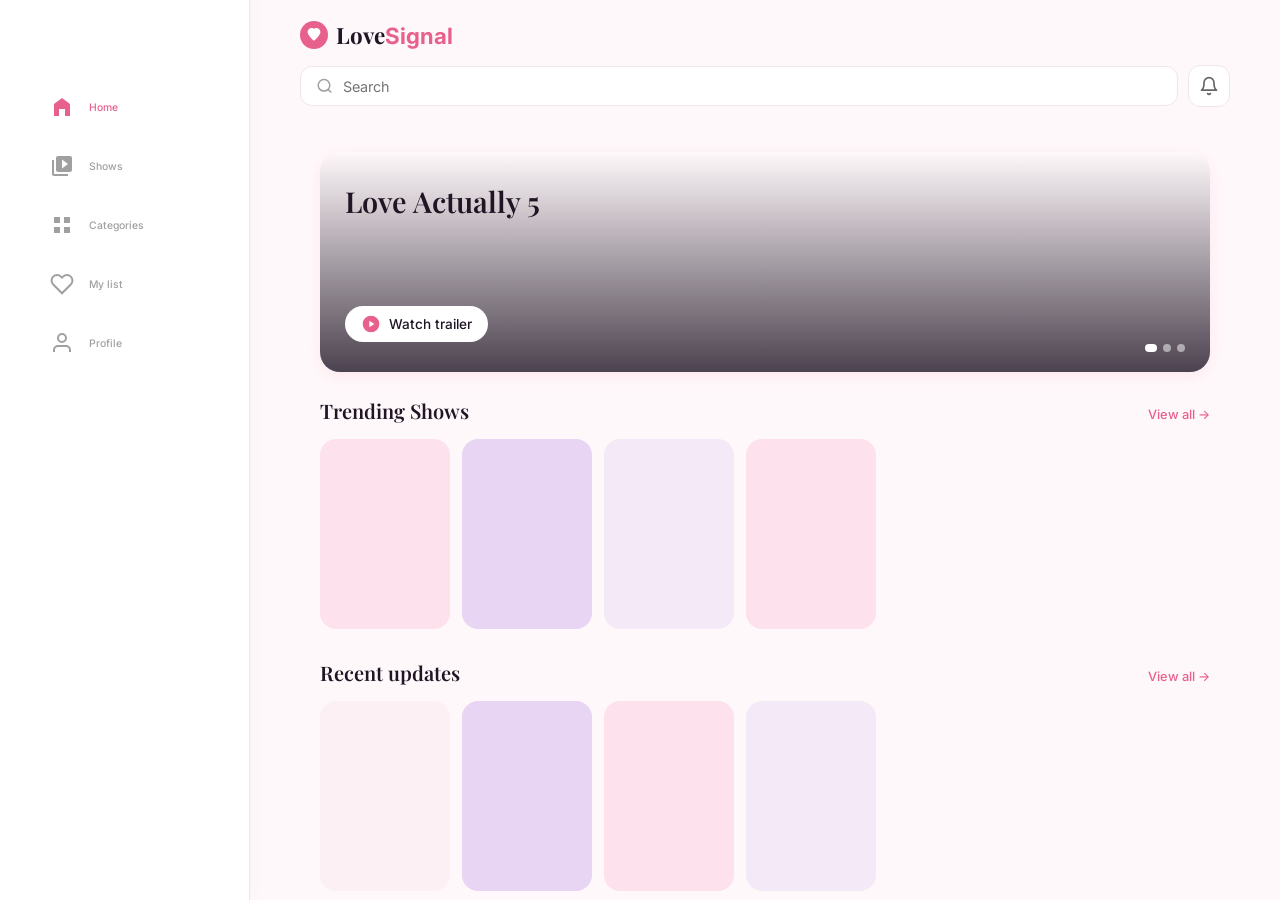
==== index.html @ 43ee61ef "Add files via upload" ====
<!DOCTYPE html>
<html lang="en">
<head>
    <meta charset="UTF-8">
    <meta name="viewport" content="width=device-width, initial-scale=1.0">
    
    <title>LoveSignal | Asian Dating Reality Shows & Romance</title>
    <meta name="description" content="Your ultimate hub for Asian dating reality shows. Track your watchlist, discover new series, and explore interactive romance content.">
    <meta name="keywords" content="Heart Signal, EXchange, Transit Love, Shine for Love, Dating Reality Shows, Asian Entertainment">
    
    <script async src="https://www.googletagmanager.com/gtag/js?id=G-5QBX6DWXT4"></script>
    <script>
      window.dataLayer = window.dataLayer || [];
      function gtag(){dataLayer.push(arguments);}
      gtag('js', new Date());
      gtag('config', 'G-5QBX6DWXT4');
    </script>

    <link href="https://fonts.googleapis.com/css2?family=Inter:wght@400;500;600;700&family=Playfair+Display:wght@500;600;700&display=swap" rel="stylesheet">
    <link rel="stylesheet" href="style.css?v=2">
</head>
<body>

<div class="app-container">

    <header class="app-header">
        <div class="brand-logo" onclick="switchTab('homeView', 0)">
            <svg width="28" height="28" viewBox="0 0 24 24" fill="none"><circle cx="12" cy="12" r="12" fill="#E8618C"/><path d="M12 17C12 17 6.5 12.5 6.5 9.5C6.5 7.5 8 6 10 6C11.2 6 11.8 6.5 12 7C12.2 6.5 12.8 6 14 6C16 6 17.5 7.5 17.5 9.5C17.5 12.5 12 17 12 17Z" fill="white"/></svg>
            <h2>Love<span>Signal</span></h2>
        </div>
        <div class="search-row">
            <div class="search-bar">
                <svg width="18" height="18" viewBox="0 0 24 24" fill="none" stroke="#A0A0A0" stroke-width="2"><circle cx="11" cy="11" r="8"></circle><line x1="21" y1="21" x2="16.65" y2="16.65"></line></svg>
                <input type="text" id="searchInput" placeholder="Search">
            </div>
            <button class="filter-btn" style="cursor: pointer;" onclick="showToast('🔔 No new notifications')">
                <svg width="20" height="20" viewBox="0 0 24 24" fill="none" stroke="#666" stroke-width="2" stroke-linecap="round" stroke-linejoin="round">
                    <path d="M18 8A6 6 0 0 0 6 8c0 7-3 9-3 9h18s-3-2-3-9"></path>
                    <path d="M13.73 21a2 2 0 0 1-3.46 0"></path>
                </svg>
            </button>
        </div>
    </header>

    <div class="scroll-content">
        <div id="homeView" class="view active">
            <section class="section-padding">
                <div class="hero-card">
                    <h2 class="serif-title">Hero carousel</h2>
                    <button id="homeHeroWatchBtn" class="pill-btn watch-btn">
                        <svg width="20" height="20" viewBox="0 0 24 24" fill="none"><circle cx="12" cy="12" r="10" fill="#E8618C"/><path d="M10 8L16 12L10 16V8Z" fill="white"/></svg>
                        Watch trailer
                    </button>
                    <div class="carousel-dots"><span class="dot active"></span><span class="dot"></span><span class="dot"></span></div>
                </div>
            </section>

            <section class="section-padding">
                <div class="section-header"><h2 class="serif-title">Trending Shows</h2><span class="view-all" onclick="switchTab('showsView', 1)">View all &rarr;</span></div>
                <div class="horizontal-scroll" id="homeTrendingGrid"></div>
            </section>

            <section class="section-padding">
                <div class="section-header"><h2 class="serif-title">Recent updates</h2><span class="view-all" onclick="switchTab('showsView', 1)">View all &rarr;</span></div>
                <div class="updates-list" id="homeRecentUpdatesList"></div>
            </section>

            <section class="section-padding" style="padding-bottom: 30px;">
                <h3 class="serif-title" style="margin-top: 30px; margin-bottom: 15px;">Upcoming Shows <span style="float: right; font-size: 0.8rem; color: #E8618C; font-family: 'Inter', sans-serif; cursor: pointer; font-weight: normal; margin-top: 5px;">View all &rarr;</span></h3>
                
                <div class="horizontal-scroll" id="upcomingShowsList" style="padding-bottom: 10px;">
                    <div style="display: flex; flex-direction: column; gap: 10px;">
                        <div class="show-card tall-card card-pink" style="background-image: url('https://images.unsplash.com/photo-1516589178581-6cd785328131?q=80&w=400&auto=format&fit=crop');"></div>
                        <button class="pill-btn outline-btn remind-btn" style="padding: 8px; font-size: 0.85rem; justify-content: center;">Remind me</button>
                    </div>
                    <div style="display: flex; flex-direction: column; gap: 10px;">
                        <div class="show-card tall-card card-pink" style="background-image: url('https://images.unsplash.com/photo-1516589178581-6cd785328131?q=80&w=400&auto=format&fit=crop');"></div>
                        <button class="pill-btn outline-btn remind-btn" style="padding: 8px; font-size: 0.85rem; justify-content: center;">Remind me</button>
                    </div>
                    <div style="display: flex; flex-direction: column; gap: 10px;">
                        <div class="show-card tall-card card-light-pink" style="background-image: url('https://images.unsplash.com/photo-1507525428034-b723cf961d3e?q=80&w=400&auto=format&fit=crop');"></div>
                        <button class="pill-btn outline-btn remind-btn" style="padding: 8px; font-size: 0.85rem; justify-content: center;">Remind me</button>
                    </div>
                </div>
            </section>

            <section class="section-padding" style="padding-bottom: 40px; display: flex; justify-content: center;">
                <div style="width: 100%; max-width: 320px; height: 50px; background: #F0E6EA; border-radius: 8px; display: flex; justify-content: center; align-items: center; color: #A0A0A0; font-size: 0.75rem; border: 1px dashed #D9C5CC;">
                    Advertisement Space
                </div>
            </section>
        </div>

        <div id="showsView" class="view">
            <section class="section-padding" style="padding-top: 10px;">
                <div class="top-tabs" id="showsTopTabs" style="overflow-x: auto; white-space: nowrap; scrollbar-width: none; padding-bottom: 5px;">
                    <span class="tab active" onclick="switchShowTab(this, 'Recent')">Recent</span>
                    <span class="tab" onclick="switchShowTab(this, 'Completed')">Completed</span>
                    <span class="tab" onclick="switchShowTab(this, 'New Release')">New Release</span>
                    <span class="tab" onclick="switchShowTab(this, 'Upcoming Shows')">Upcoming Shows</span>
                </div>
                
                <div class="shows-vertical-list" id="showsListContainer"></div>
            </section>
        </div> <div id="categoriesView" class="view">
            <section class="section-padding" style="padding-top: 10px;">
                <h2 class="serif-title" style="margin-bottom: 20px; font-size: 1.4rem;">Categories</h2>
                <div class="categories-grid">
                    <div class="cat-card card-pink" onclick="selectCategory('K-Reality')"><div class="cat-icon"><svg width="24" height="24" viewBox="0 0 24 24" fill="none" stroke="#E8618C" stroke-width="2"><rect x="2" y="7" width="20" height="15" rx="2" ry="2"></rect><polyline points="17 2 12 7 7 2"></polyline></svg></div><span>K-Reality</span></div>
                    <div class="cat-card card-purple" onclick="selectCategory('K-Variety')"><div class="cat-icon"><svg width="24" height="24" viewBox="0 0 24 24" fill="none" stroke="#A78BFA" stroke-width="2"><path d="M12 2L2 7l10 5 10-5-10-5zM2 17l10 5 10-5M2 12l10 5 10-5"/></svg></div><span>K-Variety</span></div>
                    <div class="cat-card card-purple" onclick="selectCategory('J-Reality')"><div class="cat-icon"><svg width="24" height="24" viewBox="0 0 24 24" fill="none" stroke="#A78BFA" stroke-width="2"><rect x="2" y="7" width="20" height="15" rx="2" ry="2"></rect><polyline points="17 2 12 7 7 2"></polyline></svg></div><span>J-Reality</span></div>
                    <div class="cat-card card-pink" onclick="selectCategory('J-Variety')"><div class="cat-icon"><svg width="24" height="24" viewBox="0 0 24 24" fill="none" stroke="#E8618C" stroke-width="2"><path d="M12 2L2 7l10 5 10-5-10-5zM2 17l10 5 10-5M2 12l10 5 10-5"/></svg></div><span>J-Variety</span></div>
                    <div class="cat-card card-pink" onclick="selectCategory('C-Reality')"><div class="cat-icon"><svg width="24" height="24" viewBox="0 0 24 24" fill="none" stroke="#E8618C" stroke-width="2"><rect x="2" y="7" width="20" height="15" rx="2" ry="2"></rect><polyline points="17 2 12 7 7 2"></polyline></svg></div><span>C-Reality</span></div>
                    <div class="cat-card card-purple" onclick="selectCategory('C-Variety')"><div class="cat-icon"><svg width="24" height="24" viewBox="0 0 24 24" fill="none" stroke="#A78BFA" stroke-width="2"><path d="M12 2L2 7l10 5 10-5-10-5zM2 17l10 5 10-5M2 12l10 5 10-5"/></svg></div><span>C-Variety</span></div>
                    <div class="cat-card card-purple" onclick="selectCategory('Asian-Reality')"><div class="cat-icon"><svg width="24" height="24" viewBox="0 0 24 24" fill="none" stroke="#A78BFA" stroke-width="2"><rect x="2" y="7" width="20" height="15" rx="2" ry="2"></rect><polyline points="17 2 12 7 7 2"></polyline></svg></div><span>Asian-Reality</span></div>
                    <div class="cat-card card-pink" onclick="selectCategory('Asian-Variety')"><div class="cat-icon"><svg width="24" height="24" viewBox="0 0 24 24" fill="none" stroke="#E8618C" stroke-width="2"><path d="M12 2L2 7l10 5 10-5-10-5zM2 17l10 5 10-5M2 12l10 5 10-5"/></svg></div><span>Asian-Variety</span></div>
                </div>
            </section>
        </div>

        <div id="myListView" class="view">
            <section class="section-padding" style="padding-top: 10px;">
                <h2 class="serif-title" style="margin-bottom: 20px; font-size: 1.4rem; display: flex; align-items: center; gap: 8px;">
                    <svg width="24" height="24" viewBox="0 0 24 24" fill="none" stroke="#1F1525" stroke-width="2"><path d="M20.84 4.61a5.5 5.5 0 0 0-7.78 0L12 5.67l-1.06-1.06a5.5 5.5 0 0 0-7.78 7.78l1.06 1.06L12 21.23l7.78-7.78 1.06-1.06a5.5 5.5 0 0 0 0-7.78z"></path></svg>
                    My list
                </h2>
                <div class="categories-grid" id="myListContainer">
                    <div class="empty-list-card" id="emptyListMsg">
                        <div class="add-box" onclick="switchTab('showsView', 1)">
                            <div class="add-icon">+</div>
                            <span>Add</span>
                        </div>
                    </div>
                </div>
            </section>
        </div>

        <div id="profileView" class="view">
            <div class="profile-bg-wrap">
                <section class="section-padding profile-header">
                   <div class="avatar-circle" id="profileAvatar"><svg width="40" height="40" viewBox="0 0 24 24" fill="white"><path d="M12 12c2.21 0 4-1.79 4-4s-1.79-4-4-4-4 1.79-4 4 1.79 4 4 4zm0 2c-2.67 0-8 1.34-8 4v2h16v-2c0-2.66-5.33-4-8-4z"/></svg></div>
                    <h2 class="serif-title" id="profileName">Name</h2>
                    <button class="pill-btn edit-btn" onclick="openProfileModal('Edit Profile')">
                        <svg width="14" height="14" viewBox="0 0 24 24" fill="none" stroke="#E8618C" stroke-width="2"><path d="M11 4H4a2 2 0 0 0-2 2v14a2 2 0 0 0 2 2h14a2 2 0 0 0 2-2v-7"></path><path d="M18.5 2.5a2.121 2.121 0 0 1 3 3L12 15l-4 1 1-4 9.5-9.5z"></path></svg> 
                        Edit Profile
                    </button>                </section>
                <section class="section-padding">
                   <div class="menu-list">
                        <div class="menu-item" style="cursor: pointer;" onclick="openProfileModal('Feedback')"><div class="menu-left"><svg stroke="#E8618C" fill="none" width="20" height="20" viewBox="0 0 24 24" stroke-width="2"><path d="M21 15a2 2 0 0 1-2 2H7l-4 4V5a2 2 0 0 1 2-2h14a2 2 0 0 1 2 2z"></path></svg> <span>Feedback</span></div><span class="arrow">&rsaquo;</span></div>
                        <div class="menu-item" style="cursor: pointer;" onclick="openProfileModal('Request a show')"><div class="menu-left"><svg stroke="#E8618C" fill="none" width="20" height="20" viewBox="0 0 24 24" stroke-width="2"><polygon points="5 3 19 12 5 21 5 3"></polygon></svg> <span>Request a show</span></div><span class="arrow">&rsaquo;</span></div>
                        <div class="menu-item" style="cursor: pointer;" onclick="openProfileModal('Support us')"><div class="menu-left"><svg stroke="#E8618C" fill="none" width="20" height="20" viewBox="0 0 24 24" stroke-width="2"><path d="M20.84 4.61a5.5 5.5 0 0 0-7.78 0L12 5.67l-1.06-1.06a5.5 5.5 0 0 0-7.78 7.78l1.06 1.06L12 21.23l7.78-7.78 1.06-1.06a5.5 5.5 0 0 0 0-7.78z"></path></svg> <span>Support us by Donate</span></div><span class="arrow">&rsaquo;</span></div>
                        <div class="menu-item" style="cursor: pointer;" onclick="openProfileModal('FAQ')"><div class="menu-left"><svg stroke="#E8618C" fill="none" width="20" height="20" viewBox="0 0 24 24" stroke-width="2"><circle cx="12" cy="12" r="10"></circle><path d="M9.09 9a3 3 0 0 1 5.83 1c0 2-3 3-3 3"></path><line x1="12" y1="17" x2="12.01" y2="17"></line></svg> <span>FAQ</span></div><span class="arrow">&rsaquo;</span></div>
                        <div class="menu-item" style="cursor: pointer;" onclick="openProfileModal('Terms of use')"><div class="menu-left"><svg stroke="#E8618C" fill="none" width="20" height="20" viewBox="0 0 24 24" stroke-width="2"><path d="M14 2H6a2 2 0 0 0-2 2v16a2 2 0 0 0 2 2h12a2 2 0 0 0 2-2V8z"></path><polyline points="14 2 14 8 20 8"></polyline><line x1="16" y1="13" x2="8" y2="13"></line><line x1="16" y1="17" x2="8" y2="17"></line><polyline points="10 9 9 9 8 9"></polyline></svg> <span>Terms of use</span></div><span class="arrow">&rsaquo;</span></div>
                        <div class="menu-item" style="cursor: pointer;" onclick="openProfileModal('Privacy Policy')"><div class="menu-left"><svg stroke="#E8618C" fill="none" width="20" height="20" viewBox="0 0 24 24" stroke-width="2"><path d="M12 22s8-4 8-10V5l-8-3-8 3v7c0 6 8 10 8 10z"></path></svg> <span>Privacy Policy</span></div><span class="arrow">&rsaquo;</span></div>
                        <div class="menu-item" style="cursor: pointer;" onclick="openProfileModal('DMCA')"><div class="menu-left"><svg stroke="#E8618C" fill="none" width="20" height="20" viewBox="0 0 24 24" stroke-width="2"><circle cx="12" cy="12" r="10"></circle><path d="M15 9.354a4 4 0 1 0 0 5.292"></path></svg> <span>DMCA</span></div><span class="arrow">&rsaquo;</span></div>
                    </div>
                </section>
            </div>
        </div>

        <div id="detailView" class="view">
            <section class="section-padding" style="padding-top: 10px;">
                <div class="detail-hero" id="detailHeroBg">
                    <h2 class="serif-title" id="detailHeroTitle">Hero banner</h2>
                    <button class="pill-btn watch-btn" style="margin-top:15px;">
                        <svg width="20" height="20" viewBox="0 0 24 24" fill="none"><circle cx="12" cy="12" r="10" fill="#E8618C"/><path d="M10 8L16 12L10 16V8Z" fill="white"/></svg>
                        Watch trailer
                    </button>
                </div>
            </section>

            <section class="section-padding">
                <h3 class="serif-title sub-title">Synopsis</h3>
                <div class="synopsis-layout">
                    <div class="synopsis-poster card-pink" id="detailPoster"></div>
                   <div class="synopsis-info">
                        <span class="mini-tag" id="detailBadge">K-Reality</span>
                        <p id="detailDescription" style="font-size: 0.85rem; line-height: 1.5; margin: 12px 0; color: var(--text-dark);"></p>
                        <div class="synopsis-tags" id="detailTags">
                            <span class="outline-tag">Tag1</span><span class="outline-tag">Tag2</span><span class="outline-tag">Tag3</span>
                        </div>
                        <button id="detailWatchlistBtn" class="pill-btn watch-btn full-width" style="margin-top:15px;">🤍 Add to My List</button>
                        <button class="pill-btn outline-btn full-width" style="margin-top:10px;" onclick="openProfileModal('Support us')">♡ Donate</button>
                    </div>
                </div>
            </section>

            <section class="section-padding">
                <h3 class="serif-title sub-title">Episodes</h3>
                <div class="episodes-grid">
                    <div class="ep-box card-light-pink"><h4>Episode 1</h4><span class="play-text"><svg width="14" height="14" viewBox="0 0 24 24" fill="none"><circle cx="12" cy="12" r="10" fill="#E8618C"/><path d="M10 8L16 12L10 16V8Z" fill="white"/></svg> Watch</span></div>
                    <div class="ep-box card-light-purple"><h4>Episode 2</h4><span class="play-text"><svg width="14" height="14" viewBox="0 0 24 24" fill="none"><circle cx="12" cy="12" r="10" fill="#E8618C"/><path d="M10 8L16 12L10 16V8Z" fill="white"/></svg> Watch</span></div>
                    <div class="ep-box card-light-purple"><h4>Episode 3</h4><span class="play-text"><svg width="14" height="14" viewBox="0 0 24 24" fill="none"><circle cx="12" cy="12" r="10" fill="#E8618C"/><path d="M10 8L16 12L10 16V8Z" fill="white"/></svg> Watch</span></div>
                    <div class="ep-box card-light-pink"><h4>Episode 4</h4><span class="play-text"><svg width="14" height="14" viewBox="0 0 24 24" fill="none"><circle cx="12" cy="12" r="10" fill="#E8618C"/><path d="M10 8L16 12L10 16V8Z" fill="white"/></svg> Watch</span></div>
                </div>
            </section>

            <section class="section-padding" style="padding-bottom: 30px;">
                <h3 class="serif-title sub-title">You may also like</h3>
                <div class="horizontal-scroll">
                    <div class="show-card square-card card-purple related-card"><svg class="play-icon" viewBox="0 0 24 24" fill="none"><circle cx="12" cy="12" r="10" fill="#E8618C"/><path d="M10 8L16 12L10 16V8Z" fill="white"/></svg></div>
                    <div class="show-card square-card card-pink related-card"><svg class="play-icon" viewBox="0 0 24 24" fill="none"><circle cx="12" cy="12" r="10" fill="#E8618C"/><path d="M10 8L16 12L10 16V8Z" fill="white"/></svg></div>
                    <div class="show-card square-card card-light-purple related-card"><svg class="play-icon" viewBox="0 0 24 24" fill="none"><circle cx="12" cy="12" r="10" fill="#E8618C"/><path d="M10 8L16 12L10 16V8Z" fill="white"/></svg></div>
                </div>
            </section>
        </div>

    </div>
    <div class="modal-overlay" id="appModal">
        <div class="modal-content">
            <div class="modal-header">
                <h3 class="serif-title" id="modalTitle">Title</h3>
                <span class="close-modal" onclick="closeModal()">&times;</span>
            </div>
            <div class="modal-body" id="modalBody">
                </div>
        </div>
    </div>

    <nav class="bottom-nav">
        <div class="nav-item active" onclick="switchTab('homeView', 0)">
            <svg viewBox="0 0 24 24" fill="currentColor"><path d="M12 3L20 9V21H15V14H9V21H4V9L12 3Z"/></svg>
            <span>Home</span>
        </div>
        <div class="nav-item" onclick="switchTab('showsView', 1)">
            <svg viewBox="0 0 24 24" fill="currentColor"><path d="M4 6H2V20C2 21.1 2.9 22 4 22H18V20H4V6ZM20 2H8C6.9 2 6 2.9 6 4V16C6 17.1 6.9 18 8 18H20C21.1 18 22 17.1 22 16V4C22 2.9 21.1 2 20 2ZM12 14.5V5.5L18 10L12 14.5Z"/></svg>
            <span>Shows</span>
        </div>
        <div class="nav-item" onclick="switchTab('categoriesView', 2)">
            <svg viewBox="0 0 24 24" fill="currentColor"><path d="M4 4h6v6H4zm10 0h6v6h-6zM4 14h6v6H4zm10 0h6v6h-6z"/></svg>
            <span>Categories</span>
        </div>
        <div class="nav-item" onclick="switchTab('myListView', 3)">
            <svg viewBox="0 0 24 24" fill="none" stroke="currentColor" stroke-width="2"><path d="M20.84 4.61a5.5 5.5 0 0 0-7.78 0L12 5.67l-1.06-1.06a5.5 5.5 0 0 0-7.78 7.78l1.06 1.06L12 21.23l7.78-7.78 1.06-1.06a5.5 5.5 0 0 0 0-7.78z"></path></svg>
            <span>My list</span>
        </div>
        <div class="nav-item" onclick="switchTab('profileView', 4)">
            <svg viewBox="0 0 24 24" fill="none" stroke="currentColor" stroke-width="2"><path d="M20 21v-2a4 4 0 0 0-4-4H8a4 4 0 0 0-4 4v2"></path><circle cx="12" cy="7" r="4"></circle></svg>
            <span>Profile</span>
        </div>
    </nav>

</div>

<script src="app.js?v=2"></script>
</body>
</html>
---- style.css ----
/* --- APP DESIGN TOKENS --- */
:root {
    --bg-color: #FFF8FA; 
    --primary-pink: #E8618C; 
    --text-dark: #1F1525; 
    --text-light: #A0A0A0;
    --white: #FFFFFF;
    
    /* Pastel Palette matching Mockups */
    --card-pink: #FDE1ED;
    --card-light-pink: #FDF0F5;
    --card-purple: #E7D5F3;
    --card-light-purple: #F4EAF7;
}

/* --- BASE STYLES --- */
* { box-sizing: border-box; margin: 0; padding: 0; font-family: 'Inter', sans-serif; -webkit-tap-highlight-color: transparent;}
body { background: var(--bg-color); color: var(--text-dark); -webkit-font-smoothing: antialiased; }
.serif-title { font-family: 'Playfair Display', serif; font-weight: 600; color: var(--text-dark); }
.sub-title { font-size: 1.1rem; margin-bottom: 15px; }

/* Mobile App Container Constraint */
.app-container {
    max-width: 480px; margin: 0 auto; background: var(--bg-color);
    height: 100vh; position: relative; overflow: hidden; 
    box-shadow: 0 0 20px rgba(0,0,0,0.05); display: flex; flex-direction: column;
}
.scroll-content { flex: 1; overflow-y: auto; padding-bottom: 90px; }
.section-padding { padding: 0 20px; margin-top: 25px; }

/* Palette Utility Classes */
.card-pink { background-color: var(--card-pink); }
.card-light-pink { background-color: var(--card-light-pink); }
.card-purple { background-color: var(--card-purple); }
.card-light-purple { background-color: var(--card-light-purple); }

/* --- HEADER & SEARCH --- */
.app-header { padding: 15px 20px 10px; background: var(--bg-color); z-index: 100; }
.brand-logo { display: flex; align-items: center; gap: 8px; margin-bottom: 15px; cursor: pointer;}
.brand-logo h2 { font-family: 'Playfair Display', serif; font-size: 1.4rem; font-weight: 700; color: var(--text-dark); }
.brand-logo span { color: var(--primary-pink); }

.search-row { display: flex; gap: 10px; align-items: center; }
.search-bar {
    flex: 1; display: flex; align-items: center; gap: 10px;
    background: var(--white); padding: 10px 15px;
    border-radius: 12px; border: 1px solid #F0E6EA;
}
.search-bar input { border: none; outline: none; width: 100%; font-size: 0.9rem; background: transparent;}
.filter-btn { 
    background: var(--white); border: 1px solid #F0E6EA;
    width: 42px; height: 42px; border-radius: 12px;
    display: flex; justify-content: center; align-items: center;
}

/* --- BUTTONS & TAGS --- */
.pill-btn {
    background: var(--white); border: none; padding: 8px 16px;
    border-radius: 30px; display: inline-flex; align-items: center; justify-content: center; gap: 8px;
    font-weight: 500; font-size: 0.85rem; color: var(--text-dark); cursor: pointer;
}
.outline-btn { border: 1px solid var(--primary-pink); color: var(--primary-pink); background: transparent; }
.full-width { width: 100%; }

.mini-tag { background: #FDE8F3; color: var(--text-dark); font-size: 0.65rem; padding: 4px 10px; border-radius: 12px; font-weight: 600;}
.outline-tag { border: 1px solid #F0E6EA; color: var(--primary-pink); font-size: 0.7rem; padding: 4px 12px; border-radius: 20px; }

/* --- HOME: HERO & CARDS --- */
.hero-card {
    background: linear-gradient(135deg, #FDE1ED 0%, #E7D5F3 100%);
    border-radius: 20px; padding: 30px 25px; height: 220px;
    display: flex; flex-direction: column; justify-content: center; align-items: flex-start;
    position: relative; box-shadow: 0 4px 15px rgba(232, 97, 140, 0.1);
    /* NEW: Adds a smooth fade when the background image changes */
    transition: background-image 0.6s ease-in-out; 
    overflow: hidden;
    cursor: pointer;
}
.hero-card h2 { font-size: 1.8rem; margin-bottom: 20px; z-index: 2; position: relative;}
.hero-card .watch-btn { z-index: 2; position: relative; margin-top: auto; }
.carousel-dots { position: absolute; bottom: 20px; right: 25px; display: flex; gap: 6px; z-index: 2; }
.dot { width: 8px; height: 8px; border-radius: 50%; background: rgba(255,255,255,0.5); cursor: pointer; transition: all 0.3s; }
.dot.active { background: var(--white); width: 12px; border-radius: 10px; }

.section-header { display: flex; justify-content: space-between; align-items: baseline; margin-bottom: 15px; }
.section-header h2 { font-size: 1.25rem; }
.view-all { font-size: 0.8rem; color: var(--primary-pink); font-weight: 500; cursor: pointer; transition: opacity 0.2s; }
.view-all:hover { opacity: 0.7; }

.horizontal-scroll { display: flex; gap: 12px; overflow-x: auto; padding-bottom: 5px; scrollbar-width: none; }
.horizontal-scroll::-webkit-scrollbar { display: none; }
.show-card { border-radius: 16px; flex-shrink: 0; background-size: cover; background-position: center; }
.tall-card { width: 130px; height: 190px; }
.square-card { width: 140px; height: 140px; }

.updates-list { display: flex; flex-direction: column; border-radius: 16px; overflow: hidden; border: 1px solid #F0E6EA; background: var(--white);}
.update-item { display: flex; align-items: center; padding: 12px 15px; border-bottom: 1px solid #F0E6EA; gap: 15px; }
.update-item:last-child { border-bottom: none; }
.update-thumb { width: 60px; height: 40px; border-radius: 8px; }
.update-info { flex: 1; }
.update-info h4 { font-size: 0.9rem; font-weight: 500; }
.update-info p { font-size: 0.75rem; color: var(--primary-pink); margin-top: 2px;}
.arrow { color: var(--text-light); font-size: 1.2rem; }

.upcoming-item { display: flex; flex-direction: column; align-items: center; gap: 12px; flex-shrink: 0; }
.remind-btn { background: transparent; border: 1px solid #E6D0E8; border-radius: 20px; padding: 6px 16px; font-size: 0.75rem; font-weight: 500; color: #7A5C8A; }

/* --- SHOWS VIEW (Lists) --- */
/* --- SHOWS VIEW (Lists) --- */
/* --- SHOWS VIEW (Lists) --- */
.top-tabs { display: flex; gap: 10px; margin-bottom: 20px; }
.tab { padding: 8px 16px; border-radius: 20px; font-size: 0.8rem; font-weight: 600; color: var(--text-dark); background: var(--white); border: 1px solid #F0E6EA; cursor: pointer; transition: all 0.2s; }
.tab:hover { opacity: 0.8; }
.tab.active { background: #FDE8F3; color: var(--primary-pink); border-color: transparent; }

.shows-vertical-list { display: flex; flex-direction: column; gap: 15px; }
.list-card { background: var(--white); border-radius: 20px; padding: 15px; display: flex; gap: 15px; border: 1px solid #F0E6EA; box-shadow: 0 2px 10px rgba(0,0,0,0.02);}
.list-thumb { width: 100px; height: 140px; border-radius: 12px; background-size: cover; background-position: center; display: flex; justify-content: center; align-items: center; flex-shrink: 0;}
.list-thumb svg { width: 30px; height: 30px; opacity: 0.5; }
.list-content { flex: 1; display: flex; flex-direction: column; justify-content: space-between; }
.list-content h3 { font-size: 1.1rem; margin: 8px 0 5px; }
.meta-row { font-size: 0.7rem; color: var(--text-light); display: flex; align-items: center; gap: 8px; margin-bottom: 8px; }
.meta-row span { display: flex; align-items: center; gap: 4px; }
.list-desc { font-size: 0.75rem; color: #666; line-height: 1.4; display: -webkit-box; -webkit-line-clamp: 2; -webkit-box-orient: vertical; overflow: hidden; margin-bottom: 10px;}
.tags-row { display: flex; gap: 8px; flex-wrap: wrap; }

/* --- CATEGORIES VIEW --- */
.categories-grid { display: grid; grid-template-columns: repeat(2, 1fr); gap: 15px; }
.cat-card { border-radius: 20px; padding: 30px 15px; display: flex; flex-direction: column; align-items: center; gap: 15px; cursor: pointer; transition: transform 0.2s; }
.cat-card:active { transform: scale(0.95); }
.cat-icon { width: 48px; height: 48px; background: var(--white); border-radius: 50%; display: flex; justify-content: center; align-items: center; box-shadow: 0 4px 10px rgba(0,0,0,0.05); }
.cat-card span { font-weight: 600; font-size: 0.9rem; }

/* --- MY LIST VIEW --- */
.empty-list-card { background: linear-gradient(135deg, #FDE1ED 0%, #E7D5F3 100%); border-radius: 24px; height: 400px; padding: 30px; }
.add-box { background: var(--white); border-radius: 16px; width: 100px; height: 140px; display: flex; flex-direction: column; justify-content: center; align-items: center; gap: 10px; color: var(--primary-pink); font-weight: 600; }
.add-icon { width: 36px; height: 36px; border-radius: 50%; border: 1px solid var(--primary-pink); display: flex; justify-content: center; align-items: center; font-size: 1.5rem; }

/* --- PROFILE VIEW --- */
.profile-bg-wrap { background: linear-gradient(180deg, #FDE1ED 0%, var(--bg-color) 40%); min-height: 100%; padding-top: 20px; }
.profile-header { display: flex; flex-direction: column; align-items: center; gap: 10px; margin-bottom: 20px; }
.avatar-circle { width: 80px; height: 80px; background: #F4A5C1; border-radius: 50%; display: flex; justify-content: center; align-items: center; box-shadow: 0 4px 15px rgba(232, 97, 140, 0.2); }
.edit-btn { font-size: 0.75rem; color: var(--primary-pink); padding: 6px 16px; }

.menu-list { display: flex; flex-direction: column; gap: 12px; }
.menu-item { background: var(--white); border-radius: 16px; padding: 16px 20px; display: flex; justify-content: space-between; align-items: center; font-size: 0.9rem; font-weight: 500; border: 1px solid #F0E6EA; }
.menu-left { display: flex; align-items: center; gap: 15px; }

/* --- DETAIL VIEW --- */
.detail-hero { background: linear-gradient(135deg, #FDE1ED 0%, #E7D5F3 100%); border-radius: 20px; padding: 30px 25px; height: 220px; display: flex; flex-direction: column; justify-content: center; align-items: flex-start; background-size: cover; background-position: center; position: relative;}
.detail-hero::before { content:''; position:absolute; inset:0; border-radius:20px; background: linear-gradient(to right, rgba(253, 225, 237, 0.9) 0%, rgba(253, 225, 237, 0.3) 100%); }
.detail-hero > * { position: relative; z-index: 2; }
.detail-badge { background: #E7D5F3; color: var(--text-dark); font-size: 0.65rem; padding: 4px 10px; border-radius: 12px; font-weight: 700; margin-bottom: 15px; border: 1px solid rgba(0,0,0,0.1); }
.detail-hero h2 { font-size: 1.8rem; margin-bottom: 5px; }
.detail-hero p { font-size: 0.8rem; color: var(--text-dark); font-weight: 500; }

.synopsis-layout { display: flex; gap: 20px; }
.synopsis-poster { width: 120px; height: 180px; border-radius: 16px; flex-shrink: 0; background-size: cover; background-position: center;}
.synopsis-info { flex: 1; display: flex; flex-direction: column; align-items: flex-start; }
.skeleton-lines { width: 100%; margin: 15px 0; }
.line { height: 8px; background: #EFE4F5; border-radius: 4px; margin-bottom: 8px; width: 100%; }
.line.short { width: 60%; }
.synopsis-tags { display: flex; gap: 8px; flex-wrap: wrap; }

.episodes-grid { display: grid; grid-template-columns: 1fr 1fr; gap: 12px; }
.ep-box { padding: 15px; border-radius: 16px; }
.ep-box h4 { font-size: 0.9rem; margin-bottom: 5px; }
.play-text { font-size: 0.75rem; color: var(--primary-pink); display: flex; align-items: center; gap: 5px; font-weight: 500; }

.related-card { position: relative; }
.play-icon { width: 24px; height: 24px; position: absolute; bottom: 10px; right: 10px; }

/* --- BOTTOM NAVIGATION BAR --- */
.bottom-nav {
    position: fixed; bottom: 0; width: 100%; max-width: 480px;
    background: var(--white); border-top-left-radius: 24px; border-top-right-radius: 24px;
    display: flex; justify-content: space-around; padding: 15px 10px 25px;
    box-shadow: 0 -4px 20px rgba(0,0,0,0.03); z-index: 1000;
}
.nav-item { display: flex; flex-direction: column; align-items: center; gap: 5px; color: #A0A0A0; cursor: pointer; transition: color 0.2s; }
.nav-item svg { width: 24px; height: 24px; }
.nav-item span { font-size: 0.65rem; font-weight: 500; }
.nav-item.active { color: var(--primary-pink); }

/* --- ROUTING --- */
.view { display: none; animation: fadeIn 0.2s ease-in; }
.view.active { display: block; }
@keyframes fadeIn { from { opacity: 0; } to { opacity: 1; } }
/* --- TOAST NOTIFICATIONS --- */
.toast {
    position: fixed; top: -60px; left: 50%; transform: translateX(-50%);
    background: var(--text-dark); color: var(--white); padding: 12px 24px;
    border-radius: 30px; font-size: 0.85rem; font-weight: 500;
    z-index: 9999; transition: top 0.3s cubic-bezier(0.68, -0.55, 0.265, 1.55);
    box-shadow: 0 4px 15px rgba(0,0,0,0.2); white-space: nowrap;
}
.toast.show { top: 20px; }
/* --- MODAL / BOTTOM SHEET --- */
.modal-overlay {
    position: absolute; top: 0; left: 0; width: 100%; height: 100%;
    background: rgba(31, 21, 37, 0.4); backdrop-filter: blur(4px); -webkit-backdrop-filter: blur(4px);
    z-index: 2000; display: flex; align-items: flex-end; justify-content: center;
    opacity: 0; pointer-events: none; transition: opacity 0.3s ease;
}
.modal-overlay.active { opacity: 1; pointer-events: auto; }
.modal-content {
    background: var(--white); width: 100%; max-width: 480px;
    border-top-left-radius: 24px; border-top-right-radius: 24px;
    padding: 25px 20px 40px; transform: translateY(100%);
    transition: transform 0.3s cubic-bezier(0.175, 0.885, 0.32, 1.1);
    max-height: 80vh; overflow-y: auto;
}
.modal-overlay.active .modal-content { transform: translateY(0); }
.modal-header { display: flex; justify-content: space-between; align-items: center; margin-bottom: 20px; }
.close-modal { font-size: 1.8rem; color: var(--text-light); cursor: pointer; line-height: 1; margin-top: -5px; }

/* Modal Form Inputs */
.modal-input { width: 100%; padding: 12px 15px; border: 1px solid #F0E6EA; border-radius: 12px; margin-bottom: 15px; font-family: 'Inter', sans-serif; outline: none; }
.modal-input:focus { border-color: var(--primary-pink); }
.modal-textarea { width: 100%; padding: 12px 15px; border: 1px solid #F0E6EA; border-radius: 12px; margin-bottom: 15px; font-family: 'Inter', sans-serif; resize: none; height: 120px; outline: none; }
.modal-textarea:focus { border-color: var(--primary-pink); }
/* ==========================================
   13. DESKTOP & TABLET RESPONSIVENESS
   ========================================== */

@media (min-width: 768px) {
    /* 1. Target the wrapper AND the inner views to force them to stretch */
    html, body, .app-container {
        max-width: 100% !important;
        width: 100% !important;
        margin: 0 !important;
        display: block !important; 
        overflow: hidden !important; /* Locks the outer browser window */
    }
    
    .view, .profile-bg-wrap {
        max-width: 100% !important;
        width: 100% !important;
        height: auto !important; 
        /* FIX: We completely removed the 'display' rule so the tabs can hide again! */
    }

    /* 2. Turn Bottom Nav into a Left Sidebar */
    .bottom-nav {
        top: 0; left: 0; bottom: auto;
        width: 250px; height: 100vh;
        flex-direction: column; justify-content: flex-start;
        padding-top: 80px;
        border-top: none; border-right: 1px solid #F0E6EA;
        border-radius: 0;
        background: var(--white);
        position: fixed !important; /* FIX: Locks the sidebar in place */
    }
    
    /* 3. Make the Nav Icons layout horizontally inside the sidebar */
    .nav-item {
        flex-direction: row; justify-content: flex-start;
        padding: 15px 40px; margin-bottom: 5px; gap: 15px;
        font-size: 1rem; width: 100%;
    }
    
    /* 4. Shift the App Header and Main Content over perfectly */
    .app-header {
        margin-left: 250px !important; 
        width: calc(100% - 250px) !important;
        padding: 20px 50px !important;
        box-sizing: border-box !important;
        position: relative !important; 
        z-index: 10 !important;
        left: 0 !important;
        max-width: 100% !important; 
    }
    .scroll-content {
        margin-left: 250px !important;
        width: calc(100% - 250px) !important;
        padding: 0 50px 80px 50px !important;
        box-sizing: border-box !important;
        max-width: 100% !important;
        
        /* THE MAGIC SCROLL FIX */
        height: 100vh !important;      /* Sets the container to the height of the monitor */
        overflow-y: auto !important;   /* Brings the vertical scroll wheel back! */
        overflow-x: hidden !important;
    }

    /* 5. Expand the Grids to show more items per row */
    .categories-grid { grid-template-columns: repeat(4, 1fr); gap: 20px; }
    .episodes-grid { grid-template-columns: repeat(4, 1fr); }
    
    /* 6. Convert the "Shows" list to a grid */
    .shows-vertical-list { display: grid; grid-template-columns: repeat(2, 1fr); gap: 20px; }
    .list-card { margin-bottom: 0; } 

    /* 7. Convert My List to a Grid */
    #myListContainer { display: grid; grid-template-columns: repeat(4, 1fr); gap: 20px; }
    
    /* 8. Widen the pop-up Modals */
    .modal-content { max-width: 600px; padding: 40px 30px; }
}

@media (min-width: 1200px) {
    .categories-grid { grid-template-columns: repeat(6, 1fr); }
    .shows-vertical-list { grid-template-columns: repeat(3, 1fr); }
    #myListContainer { grid-template-columns: repeat(5, 1fr); }
}
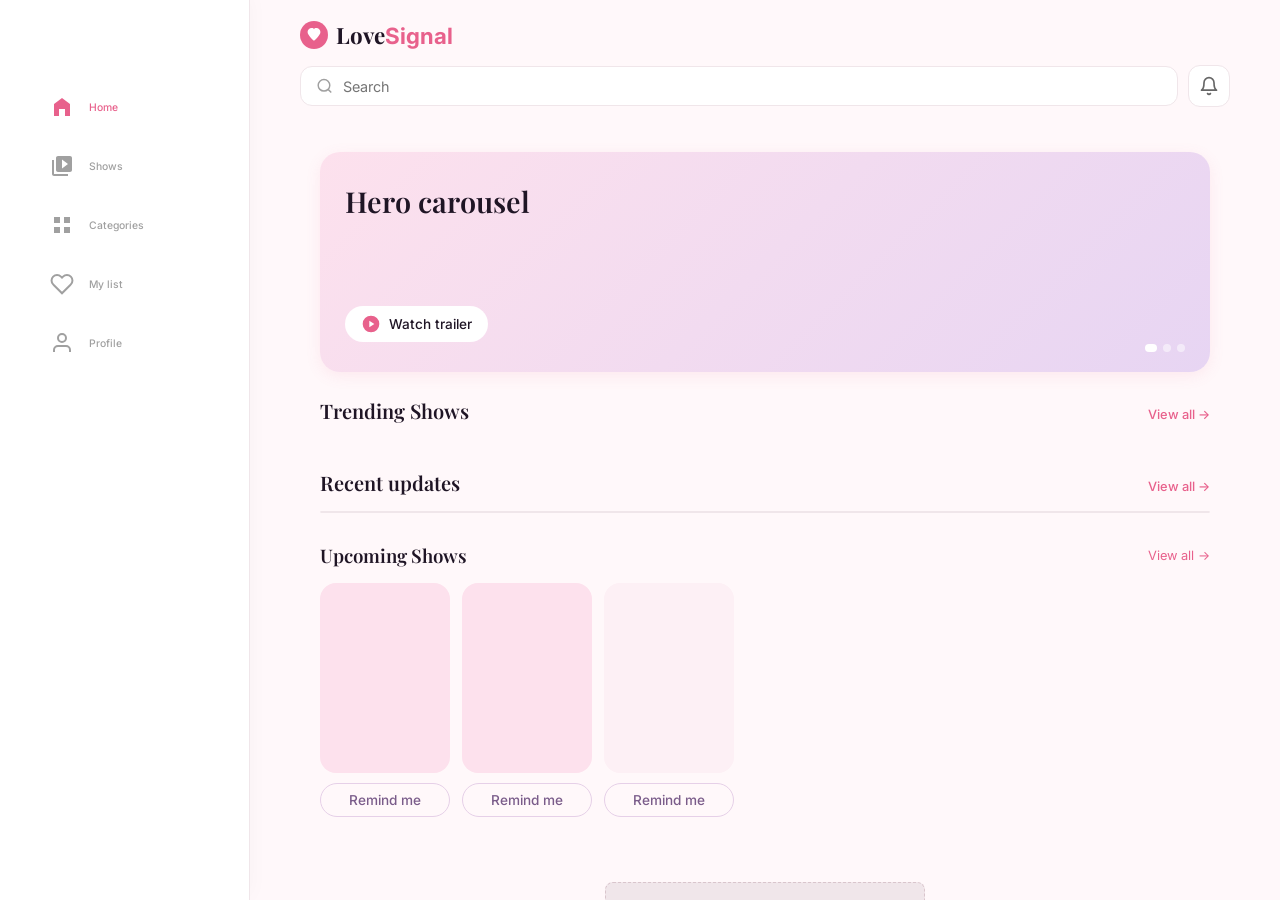
==== commit b1c4ae11: "Update index.html" ====
--- a/index.html
+++ b/index.html
@@ -187,12 +187,10 @@
 
             <section class="section-padding">
                 <h3 class="serif-title sub-title">Episodes</h3>
-                <div class="episodes-grid">
-                    <div class="ep-box card-light-pink"><h4>Episode 1</h4><span class="play-text"><svg width="14" height="14" viewBox="0 0 24 24" fill="none"><circle cx="12" cy="12" r="10" fill="#E8618C"/><path d="M10 8L16 12L10 16V8Z" fill="white"/></svg> Watch</span></div>
-                    <div class="ep-box card-light-purple"><h4>Episode 2</h4><span class="play-text"><svg width="14" height="14" viewBox="0 0 24 24" fill="none"><circle cx="12" cy="12" r="10" fill="#E8618C"/><path d="M10 8L16 12L10 16V8Z" fill="white"/></svg> Watch</span></div>
-                    <div class="ep-box card-light-purple"><h4>Episode 3</h4><span class="play-text"><svg width="14" height="14" viewBox="0 0 24 24" fill="none"><circle cx="12" cy="12" r="10" fill="#E8618C"/><path d="M10 8L16 12L10 16V8Z" fill="white"/></svg> Watch</span></div>
-                    <div class="ep-box card-light-pink"><h4>Episode 4</h4><span class="play-text"><svg width="14" height="14" viewBox="0 0 24 24" fill="none"><circle cx="12" cy="12" r="10" fill="#E8618C"/><path d="M10 8L16 12L10 16V8Z" fill="white"/></svg> Watch</span></div>
-                </div>
+                <section class="section-padding">
+                <h3 class="serif-title sub-title">Episodes</h3>
+                <div id="episode-links-container" class="episode-buttons-wrapper"></div>
+            </section>
             </section>
 
             <section class="section-padding" style="padding-bottom: 30px;">
@@ -244,4 +242,4 @@
 
 <script src="app.js?v=2"></script>
 </body>
-</html>+</html>
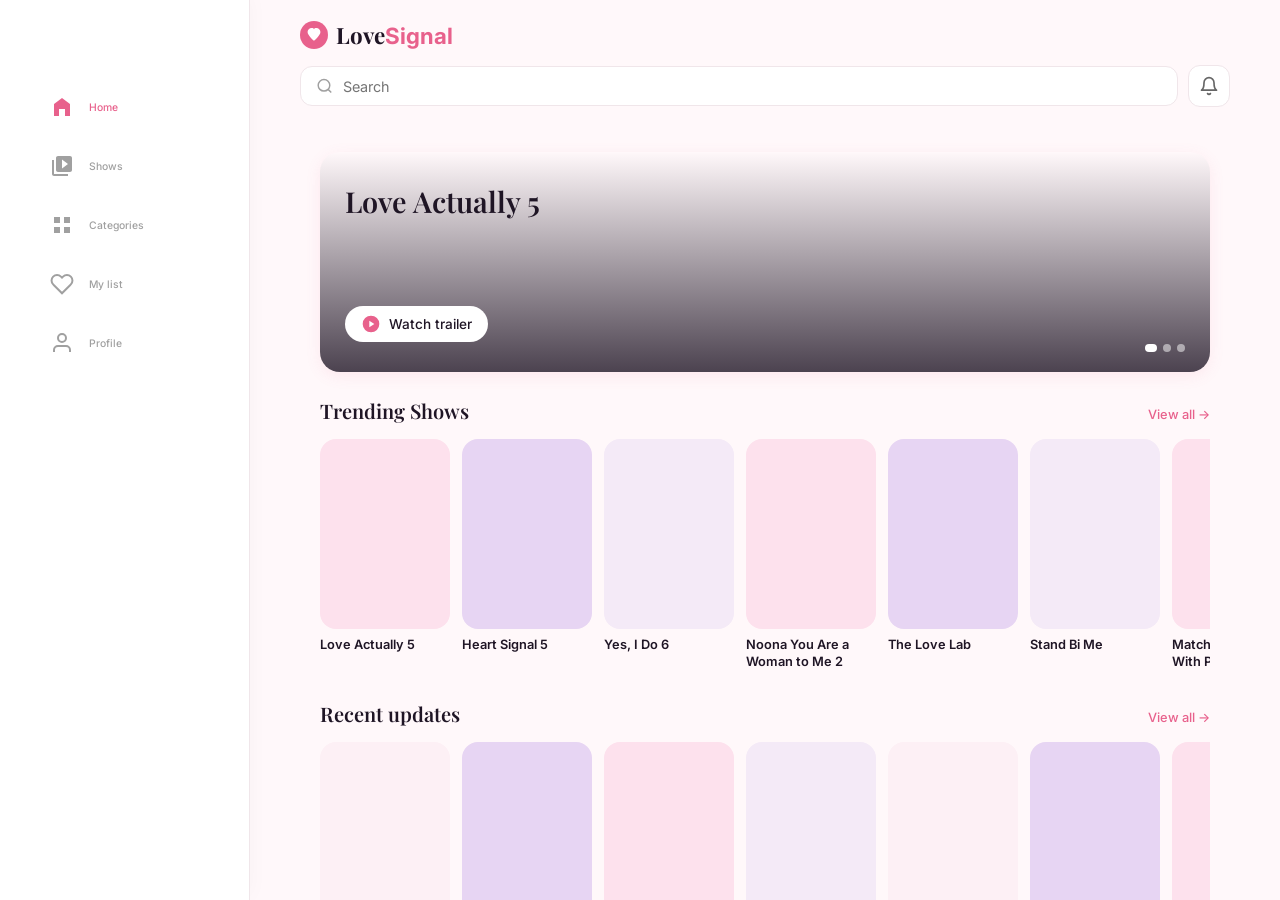
==== commit 98642dab: "Update index.html" ====
--- a/index.html
+++ b/index.html
@@ -181,16 +181,14 @@
                         </div>
                         <button id="detailWatchlistBtn" class="pill-btn watch-btn full-width" style="margin-top:15px;">🤍 Add to My List</button>
                         <button class="pill-btn outline-btn full-width" style="margin-top:10px;" onclick="openProfileModal('Support us')">♡ Donate</button>
-                    </div>
-                </div>
-            </section>
-
-            <section class="section-padding">
-                <h3 class="serif-title sub-title">Episodes</h3>
-                <section class="section-padding">
+                        <button id="detailShareBtn" class="pill-btn outline-btn" style="margin-top: 10px; width: 100%; justify-content: center;">🔗 Share</button>
+                    </div>
+                </div>
+            </section>
+
+            <section class="section-padding">
                 <h3 class="serif-title sub-title">Episodes</h3>
                 <div id="episode-links-container" class="episode-buttons-wrapper"></div>
-            </section>
             </section>
 
             <section class="section-padding" style="padding-bottom: 30px;">
--- a/style.css
+++ b/style.css
@@ -71,7 +71,6 @@
     border-radius: 20px; padding: 30px 25px; height: 220px;
     display: flex; flex-direction: column; justify-content: center; align-items: flex-start;
     position: relative; box-shadow: 0 4px 15px rgba(232, 97, 140, 0.1);
-    /* NEW: Adds a smooth fade when the background image changes */
     transition: background-image 0.6s ease-in-out; 
     overflow: hidden;
     cursor: pointer;
@@ -105,8 +104,35 @@
 .upcoming-item { display: flex; flex-direction: column; align-items: center; gap: 12px; flex-shrink: 0; }
 .remind-btn { background: transparent; border: 1px solid #E6D0E8; border-radius: 20px; padding: 6px 16px; font-size: 0.75rem; font-weight: 500; color: #7A5C8A; }
 
-/* --- SHOWS VIEW (Lists) --- */
-/* --- SHOWS VIEW (Lists) --- */
+/* --- TEXT UNDER POSTERS (WeTV Style) --- */
+.scroll-item-wrapper {
+  display: flex;
+  flex-direction: column;
+  width: 130px; 
+  flex-shrink: 0; 
+  cursor: pointer;
+}
+.scroll-item-wrapper.square {
+  width: 140px; 
+}
+.card-title-under {
+  font-size: 0.8rem;
+  font-weight: 600;
+  color: var(--text-dark);
+  margin-top: 8px;
+  width: 100%;
+  
+  /* NEW: Allows the text to drop to the next line */
+  white-space: normal; 
+  line-height: 1.3; 
+  
+  /* NEW: Limits the text to a maximum of 2 lines to keep your grid neat */
+  display: -webkit-box;
+  -webkit-line-clamp: 2; 
+  -webkit-box-orient: vertical;
+  overflow: hidden;
+}
+
 /* --- SHOWS VIEW (Lists) --- */
 .top-tabs { display: flex; gap: 10px; margin-bottom: 20px; }
 .tab { padding: 8px 16px; border-radius: 20px; font-size: 0.8rem; font-weight: 600; color: var(--text-dark); background: var(--white); border: 1px solid #F0E6EA; cursor: pointer; transition: all 0.2s; }
@@ -219,28 +245,26 @@
 .modal-input:focus { border-color: var(--primary-pink); }
 .modal-textarea { width: 100%; padding: 12px 15px; border: 1px solid #F0E6EA; border-radius: 12px; margin-bottom: 15px; font-family: 'Inter', sans-serif; resize: none; height: 120px; outline: none; }
 .modal-textarea:focus { border-color: var(--primary-pink); }
+
 /* ==========================================
    13. DESKTOP & TABLET RESPONSIVENESS
    ========================================== */
 
 @media (min-width: 768px) {
-    /* 1. Target the wrapper AND the inner views to force them to stretch */
     html, body, .app-container {
         max-width: 100% !important;
         width: 100% !important;
         margin: 0 !important;
         display: block !important; 
-        overflow: hidden !important; /* Locks the outer browser window */
+        overflow: hidden !important; 
     }
     
     .view, .profile-bg-wrap {
         max-width: 100% !important;
         width: 100% !important;
         height: auto !important; 
-        /* FIX: We completely removed the 'display' rule so the tabs can hide again! */
-    }
-
-    /* 2. Turn Bottom Nav into a Left Sidebar */
+    }
+
     .bottom-nav {
         top: 0; left: 0; bottom: auto;
         width: 250px; height: 100vh;
@@ -249,17 +273,15 @@
         border-top: none; border-right: 1px solid #F0E6EA;
         border-radius: 0;
         background: var(--white);
-        position: fixed !important; /* FIX: Locks the sidebar in place */
-    }
-    
-    /* 3. Make the Nav Icons layout horizontally inside the sidebar */
+        position: fixed !important; 
+    }
+    
     .nav-item {
         flex-direction: row; justify-content: flex-start;
         padding: 15px 40px; margin-bottom: 5px; gap: 15px;
         font-size: 1rem; width: 100%;
     }
     
-    /* 4. Shift the App Header and Main Content over perfectly */
     .app-header {
         margin-left: 250px !important; 
         width: calc(100% - 250px) !important;
@@ -277,24 +299,19 @@
         box-sizing: border-box !important;
         max-width: 100% !important;
         
-        /* THE MAGIC SCROLL FIX */
-        height: 100vh !important;      /* Sets the container to the height of the monitor */
-        overflow-y: auto !important;   /* Brings the vertical scroll wheel back! */
+        height: 100vh !important;      
+        overflow-y: auto !important;   
         overflow-x: hidden !important;
     }
 
-    /* 5. Expand the Grids to show more items per row */
     .categories-grid { grid-template-columns: repeat(4, 1fr); gap: 20px; }
     .episodes-grid { grid-template-columns: repeat(4, 1fr); }
     
-    /* 6. Convert the "Shows" list to a grid */
     .shows-vertical-list { display: grid; grid-template-columns: repeat(2, 1fr); gap: 20px; }
     .list-card { margin-bottom: 0; } 
 
-    /* 7. Convert My List to a Grid */
     #myListContainer { display: grid; grid-template-columns: repeat(4, 1fr); gap: 20px; }
     
-    /* 8. Widen the pop-up Modals */
     .modal-content { max-width: 600px; padding: 40px 30px; }
 }
 
@@ -302,4 +319,27 @@
     .categories-grid { grid-template-columns: repeat(6, 1fr); }
     .shows-vertical-list { grid-template-columns: repeat(3, 1fr); }
     #myListContainer { grid-template-columns: repeat(5, 1fr); }
-}+}
+
+/* --- EPISODE BUTTONS --- */
+.episode-buttons-wrapper {
+  display: flex;
+  flex-wrap: wrap;
+  gap: 10px;
+  margin-top: 5px;
+}
+
+.episode-btn {
+  background-color: #ffb6c1; 
+  color: white;
+  padding: 8px 16px;
+  border-radius: 20px;
+  text-decoration: none;
+  font-weight: bold;
+  font-size: 14px;
+  text-align: center;
+}
+
+.episode-btn:hover {
+  background-color: #ff9eaa;
+}
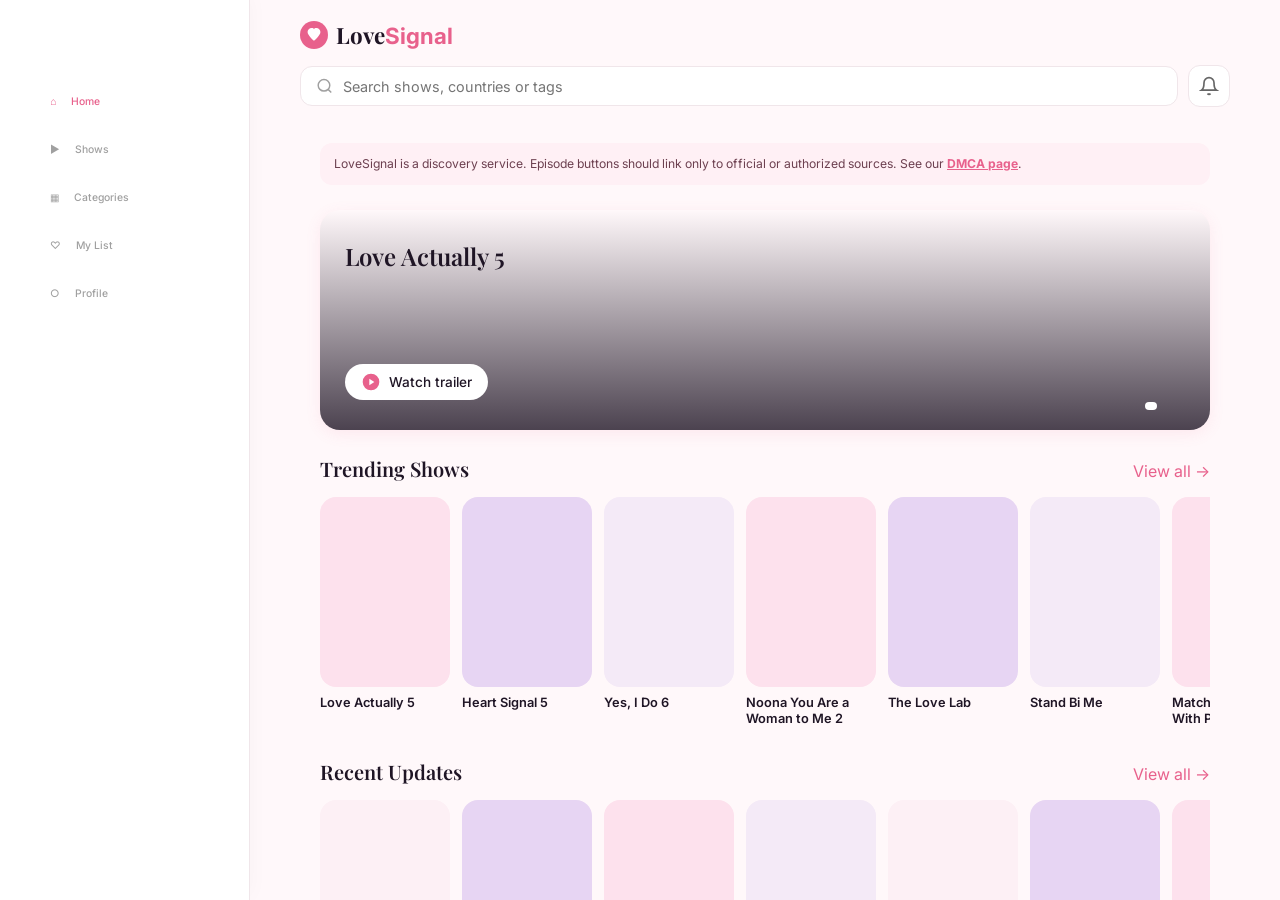
==== commit c82c7893: "Upload LoveSignal V2 upgrade" ====
--- a/index.html
+++ b/index.html
@@ -1,243 +1,215 @@
-<!DOCTYPE html>
-<html lang="en">
-<head>
-    <meta charset="UTF-8">
-    <meta name="viewport" content="width=device-width, initial-scale=1.0">
-    
-    <title>LoveSignal | Asian Dating Reality Shows & Romance</title>
-    <meta name="description" content="Your ultimate hub for Asian dating reality shows. Track your watchlist, discover new series, and explore interactive romance content.">
-    <meta name="keywords" content="Heart Signal, EXchange, Transit Love, Shine for Love, Dating Reality Shows, Asian Entertainment">
-    
-    <script async src="https://www.googletagmanager.com/gtag/js?id=G-5QBX6DWXT4"></script>
-    <script>
-      window.dataLayer = window.dataLayer || [];
-      function gtag(){dataLayer.push(arguments);}
-      gtag('js', new Date());
-      gtag('config', 'G-5QBX6DWXT4');
-    </script>
-
-    <link href="https://fonts.googleapis.com/css2?family=Inter:wght@400;500;600;700&family=Playfair+Display:wght@500;600;700&display=swap" rel="stylesheet">
-    <link rel="stylesheet" href="style.css?v=2">
-</head>
-<body>
-
-<div class="app-container">
-
-    <header class="app-header">
-        <div class="brand-logo" onclick="switchTab('homeView', 0)">
-            <svg width="28" height="28" viewBox="0 0 24 24" fill="none"><circle cx="12" cy="12" r="12" fill="#E8618C"/><path d="M12 17C12 17 6.5 12.5 6.5 9.5C6.5 7.5 8 6 10 6C11.2 6 11.8 6.5 12 7C12.2 6.5 12.8 6 14 6C16 6 17.5 7.5 17.5 9.5C17.5 12.5 12 17 12 17Z" fill="white"/></svg>
-            <h2>Love<span>Signal</span></h2>
-        </div>
-        <div class="search-row">
-            <div class="search-bar">
-                <svg width="18" height="18" viewBox="0 0 24 24" fill="none" stroke="#A0A0A0" stroke-width="2"><circle cx="11" cy="11" r="8"></circle><line x1="21" y1="21" x2="16.65" y2="16.65"></line></svg>
-                <input type="text" id="searchInput" placeholder="Search">
-            </div>
-            <button class="filter-btn" style="cursor: pointer;" onclick="showToast('🔔 No new notifications')">
-                <svg width="20" height="20" viewBox="0 0 24 24" fill="none" stroke="#666" stroke-width="2" stroke-linecap="round" stroke-linejoin="round">
-                    <path d="M18 8A6 6 0 0 0 6 8c0 7-3 9-3 9h18s-3-2-3-9"></path>
-                    <path d="M13.73 21a2 2 0 0 1-3.46 0"></path>
-                </svg>
-            </button>
-        </div>
-    </header>
-
-    <div class="scroll-content">
-        <div id="homeView" class="view active">
-            <section class="section-padding">
-                <div class="hero-card">
-                    <h2 class="serif-title">Hero carousel</h2>
-                    <button id="homeHeroWatchBtn" class="pill-btn watch-btn">
-                        <svg width="20" height="20" viewBox="0 0 24 24" fill="none"><circle cx="12" cy="12" r="10" fill="#E8618C"/><path d="M10 8L16 12L10 16V8Z" fill="white"/></svg>
-                        Watch trailer
-                    </button>
-                    <div class="carousel-dots"><span class="dot active"></span><span class="dot"></span><span class="dot"></span></div>
-                </div>
-            </section>
-
-            <section class="section-padding">
-                <div class="section-header"><h2 class="serif-title">Trending Shows</h2><span class="view-all" onclick="switchTab('showsView', 1)">View all &rarr;</span></div>
-                <div class="horizontal-scroll" id="homeTrendingGrid"></div>
-            </section>
-
-            <section class="section-padding">
-                <div class="section-header"><h2 class="serif-title">Recent updates</h2><span class="view-all" onclick="switchTab('showsView', 1)">View all &rarr;</span></div>
-                <div class="updates-list" id="homeRecentUpdatesList"></div>
-            </section>
-
-            <section class="section-padding" style="padding-bottom: 30px;">
-                <h3 class="serif-title" style="margin-top: 30px; margin-bottom: 15px;">Upcoming Shows <span style="float: right; font-size: 0.8rem; color: #E8618C; font-family: 'Inter', sans-serif; cursor: pointer; font-weight: normal; margin-top: 5px;">View all &rarr;</span></h3>
-                
-                <div class="horizontal-scroll" id="upcomingShowsList" style="padding-bottom: 10px;">
-                    <div style="display: flex; flex-direction: column; gap: 10px;">
-                        <div class="show-card tall-card card-pink" style="background-image: url('https://images.unsplash.com/photo-1516589178581-6cd785328131?q=80&w=400&auto=format&fit=crop');"></div>
-                        <button class="pill-btn outline-btn remind-btn" style="padding: 8px; font-size: 0.85rem; justify-content: center;">Remind me</button>
-                    </div>
-                    <div style="display: flex; flex-direction: column; gap: 10px;">
-                        <div class="show-card tall-card card-pink" style="background-image: url('https://images.unsplash.com/photo-1516589178581-6cd785328131?q=80&w=400&auto=format&fit=crop');"></div>
-                        <button class="pill-btn outline-btn remind-btn" style="padding: 8px; font-size: 0.85rem; justify-content: center;">Remind me</button>
-                    </div>
-                    <div style="display: flex; flex-direction: column; gap: 10px;">
-                        <div class="show-card tall-card card-light-pink" style="background-image: url('https://images.unsplash.com/photo-1507525428034-b723cf961d3e?q=80&w=400&auto=format&fit=crop');"></div>
-                        <button class="pill-btn outline-btn remind-btn" style="padding: 8px; font-size: 0.85rem; justify-content: center;">Remind me</button>
-                    </div>
-                </div>
-            </section>
-
-            <section class="section-padding" style="padding-bottom: 40px; display: flex; justify-content: center;">
-                <div style="width: 100%; max-width: 320px; height: 50px; background: #F0E6EA; border-radius: 8px; display: flex; justify-content: center; align-items: center; color: #A0A0A0; font-size: 0.75rem; border: 1px dashed #D9C5CC;">
-                    Advertisement Space
-                </div>
-            </section>
-        </div>
-
-        <div id="showsView" class="view">
-            <section class="section-padding" style="padding-top: 10px;">
-                <div class="top-tabs" id="showsTopTabs" style="overflow-x: auto; white-space: nowrap; scrollbar-width: none; padding-bottom: 5px;">
-                    <span class="tab active" onclick="switchShowTab(this, 'Recent')">Recent</span>
-                    <span class="tab" onclick="switchShowTab(this, 'Completed')">Completed</span>
-                    <span class="tab" onclick="switchShowTab(this, 'New Release')">New Release</span>
-                    <span class="tab" onclick="switchShowTab(this, 'Upcoming Shows')">Upcoming Shows</span>
-                </div>
-                
-                <div class="shows-vertical-list" id="showsListContainer"></div>
-            </section>
-        </div> <div id="categoriesView" class="view">
-            <section class="section-padding" style="padding-top: 10px;">
-                <h2 class="serif-title" style="margin-bottom: 20px; font-size: 1.4rem;">Categories</h2>
-                <div class="categories-grid">
-                    <div class="cat-card card-pink" onclick="selectCategory('K-Reality')"><div class="cat-icon"><svg width="24" height="24" viewBox="0 0 24 24" fill="none" stroke="#E8618C" stroke-width="2"><rect x="2" y="7" width="20" height="15" rx="2" ry="2"></rect><polyline points="17 2 12 7 7 2"></polyline></svg></div><span>K-Reality</span></div>
-                    <div class="cat-card card-purple" onclick="selectCategory('K-Variety')"><div class="cat-icon"><svg width="24" height="24" viewBox="0 0 24 24" fill="none" stroke="#A78BFA" stroke-width="2"><path d="M12 2L2 7l10 5 10-5-10-5zM2 17l10 5 10-5M2 12l10 5 10-5"/></svg></div><span>K-Variety</span></div>
-                    <div class="cat-card card-purple" onclick="selectCategory('J-Reality')"><div class="cat-icon"><svg width="24" height="24" viewBox="0 0 24 24" fill="none" stroke="#A78BFA" stroke-width="2"><rect x="2" y="7" width="20" height="15" rx="2" ry="2"></rect><polyline points="17 2 12 7 7 2"></polyline></svg></div><span>J-Reality</span></div>
-                    <div class="cat-card card-pink" onclick="selectCategory('J-Variety')"><div class="cat-icon"><svg width="24" height="24" viewBox="0 0 24 24" fill="none" stroke="#E8618C" stroke-width="2"><path d="M12 2L2 7l10 5 10-5-10-5zM2 17l10 5 10-5M2 12l10 5 10-5"/></svg></div><span>J-Variety</span></div>
-                    <div class="cat-card card-pink" onclick="selectCategory('C-Reality')"><div class="cat-icon"><svg width="24" height="24" viewBox="0 0 24 24" fill="none" stroke="#E8618C" stroke-width="2"><rect x="2" y="7" width="20" height="15" rx="2" ry="2"></rect><polyline points="17 2 12 7 7 2"></polyline></svg></div><span>C-Reality</span></div>
-                    <div class="cat-card card-purple" onclick="selectCategory('C-Variety')"><div class="cat-icon"><svg width="24" height="24" viewBox="0 0 24 24" fill="none" stroke="#A78BFA" stroke-width="2"><path d="M12 2L2 7l10 5 10-5-10-5zM2 17l10 5 10-5M2 12l10 5 10-5"/></svg></div><span>C-Variety</span></div>
-                    <div class="cat-card card-purple" onclick="selectCategory('Asian-Reality')"><div class="cat-icon"><svg width="24" height="24" viewBox="0 0 24 24" fill="none" stroke="#A78BFA" stroke-width="2"><rect x="2" y="7" width="20" height="15" rx="2" ry="2"></rect><polyline points="17 2 12 7 7 2"></polyline></svg></div><span>Asian-Reality</span></div>
-                    <div class="cat-card card-pink" onclick="selectCategory('Asian-Variety')"><div class="cat-icon"><svg width="24" height="24" viewBox="0 0 24 24" fill="none" stroke="#E8618C" stroke-width="2"><path d="M12 2L2 7l10 5 10-5-10-5zM2 17l10 5 10-5M2 12l10 5 10-5"/></svg></div><span>Asian-Variety</span></div>
-                </div>
-            </section>
-        </div>
-
-        <div id="myListView" class="view">
-            <section class="section-padding" style="padding-top: 10px;">
-                <h2 class="serif-title" style="margin-bottom: 20px; font-size: 1.4rem; display: flex; align-items: center; gap: 8px;">
-                    <svg width="24" height="24" viewBox="0 0 24 24" fill="none" stroke="#1F1525" stroke-width="2"><path d="M20.84 4.61a5.5 5.5 0 0 0-7.78 0L12 5.67l-1.06-1.06a5.5 5.5 0 0 0-7.78 7.78l1.06 1.06L12 21.23l7.78-7.78 1.06-1.06a5.5 5.5 0 0 0 0-7.78z"></path></svg>
-                    My list
-                </h2>
-                <div class="categories-grid" id="myListContainer">
-                    <div class="empty-list-card" id="emptyListMsg">
-                        <div class="add-box" onclick="switchTab('showsView', 1)">
-                            <div class="add-icon">+</div>
-                            <span>Add</span>
-                        </div>
-                    </div>
-                </div>
-            </section>
-        </div>
-
-        <div id="profileView" class="view">
-            <div class="profile-bg-wrap">
-                <section class="section-padding profile-header">
-                   <div class="avatar-circle" id="profileAvatar"><svg width="40" height="40" viewBox="0 0 24 24" fill="white"><path d="M12 12c2.21 0 4-1.79 4-4s-1.79-4-4-4-4 1.79-4 4 1.79 4 4 4zm0 2c-2.67 0-8 1.34-8 4v2h16v-2c0-2.66-5.33-4-8-4z"/></svg></div>
-                    <h2 class="serif-title" id="profileName">Name</h2>
-                    <button class="pill-btn edit-btn" onclick="openProfileModal('Edit Profile')">
-                        <svg width="14" height="14" viewBox="0 0 24 24" fill="none" stroke="#E8618C" stroke-width="2"><path d="M11 4H4a2 2 0 0 0-2 2v14a2 2 0 0 0 2 2h14a2 2 0 0 0 2-2v-7"></path><path d="M18.5 2.5a2.121 2.121 0 0 1 3 3L12 15l-4 1 1-4 9.5-9.5z"></path></svg> 
-                        Edit Profile
-                    </button>                </section>
-                <section class="section-padding">
-                   <div class="menu-list">
-                        <div class="menu-item" style="cursor: pointer;" onclick="openProfileModal('Feedback')"><div class="menu-left"><svg stroke="#E8618C" fill="none" width="20" height="20" viewBox="0 0 24 24" stroke-width="2"><path d="M21 15a2 2 0 0 1-2 2H7l-4 4V5a2 2 0 0 1 2-2h14a2 2 0 0 1 2 2z"></path></svg> <span>Feedback</span></div><span class="arrow">&rsaquo;</span></div>
-                        <div class="menu-item" style="cursor: pointer;" onclick="openProfileModal('Request a show')"><div class="menu-left"><svg stroke="#E8618C" fill="none" width="20" height="20" viewBox="0 0 24 24" stroke-width="2"><polygon points="5 3 19 12 5 21 5 3"></polygon></svg> <span>Request a show</span></div><span class="arrow">&rsaquo;</span></div>
-                        <div class="menu-item" style="cursor: pointer;" onclick="openProfileModal('Support us')"><div class="menu-left"><svg stroke="#E8618C" fill="none" width="20" height="20" viewBox="0 0 24 24" stroke-width="2"><path d="M20.84 4.61a5.5 5.5 0 0 0-7.78 0L12 5.67l-1.06-1.06a5.5 5.5 0 0 0-7.78 7.78l1.06 1.06L12 21.23l7.78-7.78 1.06-1.06a5.5 5.5 0 0 0 0-7.78z"></path></svg> <span>Support us by Donate</span></div><span class="arrow">&rsaquo;</span></div>
-                        <div class="menu-item" style="cursor: pointer;" onclick="openProfileModal('FAQ')"><div class="menu-left"><svg stroke="#E8618C" fill="none" width="20" height="20" viewBox="0 0 24 24" stroke-width="2"><circle cx="12" cy="12" r="10"></circle><path d="M9.09 9a3 3 0 0 1 5.83 1c0 2-3 3-3 3"></path><line x1="12" y1="17" x2="12.01" y2="17"></line></svg> <span>FAQ</span></div><span class="arrow">&rsaquo;</span></div>
-                        <div class="menu-item" style="cursor: pointer;" onclick="openProfileModal('Terms of use')"><div class="menu-left"><svg stroke="#E8618C" fill="none" width="20" height="20" viewBox="0 0 24 24" stroke-width="2"><path d="M14 2H6a2 2 0 0 0-2 2v16a2 2 0 0 0 2 2h12a2 2 0 0 0 2-2V8z"></path><polyline points="14 2 14 8 20 8"></polyline><line x1="16" y1="13" x2="8" y2="13"></line><line x1="16" y1="17" x2="8" y2="17"></line><polyline points="10 9 9 9 8 9"></polyline></svg> <span>Terms of use</span></div><span class="arrow">&rsaquo;</span></div>
-                        <div class="menu-item" style="cursor: pointer;" onclick="openProfileModal('Privacy Policy')"><div class="menu-left"><svg stroke="#E8618C" fill="none" width="20" height="20" viewBox="0 0 24 24" stroke-width="2"><path d="M12 22s8-4 8-10V5l-8-3-8 3v7c0 6 8 10 8 10z"></path></svg> <span>Privacy Policy</span></div><span class="arrow">&rsaquo;</span></div>
-                        <div class="menu-item" style="cursor: pointer;" onclick="openProfileModal('DMCA')"><div class="menu-left"><svg stroke="#E8618C" fill="none" width="20" height="20" viewBox="0 0 24 24" stroke-width="2"><circle cx="12" cy="12" r="10"></circle><path d="M15 9.354a4 4 0 1 0 0 5.292"></path></svg> <span>DMCA</span></div><span class="arrow">&rsaquo;</span></div>
-                    </div>
-                </section>
-            </div>
-        </div>
-
-        <div id="detailView" class="view">
-            <section class="section-padding" style="padding-top: 10px;">
-                <div class="detail-hero" id="detailHeroBg">
-                    <h2 class="serif-title" id="detailHeroTitle">Hero banner</h2>
-                    <button class="pill-btn watch-btn" style="margin-top:15px;">
-                        <svg width="20" height="20" viewBox="0 0 24 24" fill="none"><circle cx="12" cy="12" r="10" fill="#E8618C"/><path d="M10 8L16 12L10 16V8Z" fill="white"/></svg>
-                        Watch trailer
-                    </button>
-                </div>
-            </section>
-
-            <section class="section-padding">
-                <h3 class="serif-title sub-title">Synopsis</h3>
-                <div class="synopsis-layout">
-                    <div class="synopsis-poster card-pink" id="detailPoster"></div>
-                   <div class="synopsis-info">
-                        <span class="mini-tag" id="detailBadge">K-Reality</span>
-                        <p id="detailDescription" style="font-size: 0.85rem; line-height: 1.5; margin: 12px 0; color: var(--text-dark);"></p>
-                        <div class="synopsis-tags" id="detailTags">
-                            <span class="outline-tag">Tag1</span><span class="outline-tag">Tag2</span><span class="outline-tag">Tag3</span>
-                        </div>
-                        <button id="detailWatchlistBtn" class="pill-btn watch-btn full-width" style="margin-top:15px;">🤍 Add to My List</button>
-                        <button class="pill-btn outline-btn full-width" style="margin-top:10px;" onclick="openProfileModal('Support us')">♡ Donate</button>
-                        <button id="detailShareBtn" class="pill-btn outline-btn" style="margin-top: 10px; width: 100%; justify-content: center;">🔗 Share</button>
-                    </div>
-                </div>
-            </section>
-
-            <section class="section-padding">
-                <h3 class="serif-title sub-title">Episodes</h3>
-                <div id="episode-links-container" class="episode-buttons-wrapper"></div>
-            </section>
-
-            <section class="section-padding" style="padding-bottom: 30px;">
-                <h3 class="serif-title sub-title">You may also like</h3>
-                <div class="horizontal-scroll">
-                    <div class="show-card square-card card-purple related-card"><svg class="play-icon" viewBox="0 0 24 24" fill="none"><circle cx="12" cy="12" r="10" fill="#E8618C"/><path d="M10 8L16 12L10 16V8Z" fill="white"/></svg></div>
-                    <div class="show-card square-card card-pink related-card"><svg class="play-icon" viewBox="0 0 24 24" fill="none"><circle cx="12" cy="12" r="10" fill="#E8618C"/><path d="M10 8L16 12L10 16V8Z" fill="white"/></svg></div>
-                    <div class="show-card square-card card-light-purple related-card"><svg class="play-icon" viewBox="0 0 24 24" fill="none"><circle cx="12" cy="12" r="10" fill="#E8618C"/><path d="M10 8L16 12L10 16V8Z" fill="white"/></svg></div>
-                </div>
-            </section>
-        </div>
-
-    </div>
-    <div class="modal-overlay" id="appModal">
-        <div class="modal-content">
-            <div class="modal-header">
-                <h3 class="serif-title" id="modalTitle">Title</h3>
-                <span class="close-modal" onclick="closeModal()">&times;</span>
-            </div>
-            <div class="modal-body" id="modalBody">
-                </div>
-        </div>
-    </div>
-
-    <nav class="bottom-nav">
-        <div class="nav-item active" onclick="switchTab('homeView', 0)">
-            <svg viewBox="0 0 24 24" fill="currentColor"><path d="M12 3L20 9V21H15V14H9V21H4V9L12 3Z"/></svg>
-            <span>Home</span>
-        </div>
-        <div class="nav-item" onclick="switchTab('showsView', 1)">
-            <svg viewBox="0 0 24 24" fill="currentColor"><path d="M4 6H2V20C2 21.1 2.9 22 4 22H18V20H4V6ZM20 2H8C6.9 2 6 2.9 6 4V16C6 17.1 6.9 18 8 18H20C21.1 18 22 17.1 22 16V4C22 2.9 21.1 2 20 2ZM12 14.5V5.5L18 10L12 14.5Z"/></svg>
-            <span>Shows</span>
-        </div>
-        <div class="nav-item" onclick="switchTab('categoriesView', 2)">
-            <svg viewBox="0 0 24 24" fill="currentColor"><path d="M4 4h6v6H4zm10 0h6v6h-6zM4 14h6v6H4zm10 0h6v6h-6z"/></svg>
-            <span>Categories</span>
-        </div>
-        <div class="nav-item" onclick="switchTab('myListView', 3)">
-            <svg viewBox="0 0 24 24" fill="none" stroke="currentColor" stroke-width="2"><path d="M20.84 4.61a5.5 5.5 0 0 0-7.78 0L12 5.67l-1.06-1.06a5.5 5.5 0 0 0-7.78 7.78l1.06 1.06L12 21.23l7.78-7.78 1.06-1.06a5.5 5.5 0 0 0 0-7.78z"></path></svg>
-            <span>My list</span>
-        </div>
-        <div class="nav-item" onclick="switchTab('profileView', 4)">
-            <svg viewBox="0 0 24 24" fill="none" stroke="currentColor" stroke-width="2"><path d="M20 21v-2a4 4 0 0 0-4-4H8a4 4 0 0 0-4 4v2"></path><circle cx="12" cy="7" r="4"></circle></svg>
-            <span>Profile</span>
-        </div>
-    </nav>
-
-</div>
-
-<script src="app.js?v=2"></script>
-</body>
-</html>
+<!DOCTYPE html>
+<html lang="en">
+<head>
+    <meta charset="UTF-8">
+    <meta name="viewport" content="width=device-width, initial-scale=1.0">
+    <meta name="theme-color" content="#E8618C">
+    <meta name="description" content="Discover Asian dating reality shows, save a watchlist, explore episode guides, and find official viewing links on LoveSignal.">
+    <meta name="robots" content="index,follow,max-image-preview:large">
+    <link rel="canonical" href="https://lovesignal520-ui.github.io/lovesignal/">
+    <link rel="icon" href="favicon.svg" type="image/svg+xml">
+    <link rel="manifest" href="site.webmanifest">
+
+    <meta property="og:type" content="website">
+    <meta property="og:site_name" content="LoveSignal">
+    <meta property="og:title" content="LoveSignal | Asian Dating Reality Shows">
+    <meta property="og:description" content="Track Asian dating reality shows, discover new series, and find official viewing links.">
+    <meta property="og:url" content="https://lovesignal520-ui.github.io/lovesignal/">
+    <meta name="twitter:card" content="summary">
+    <meta name="twitter:title" content="LoveSignal | Asian Dating Reality Shows">
+    <meta name="twitter:description" content="Track shows, discover new series, and find official viewing links.">
+
+    <title>LoveSignal | Asian Dating Reality Shows & Romance</title>
+
+    <script async src="https://www.googletagmanager.com/gtag/js?id=G-5QBX6DWXT4"></script>
+    <script>
+      window.dataLayer = window.dataLayer || [];
+      function gtag(){dataLayer.push(arguments);}
+      gtag('js', new Date());
+      gtag('config', 'G-5QBX6DWXT4', { anonymize_ip: true });
+    </script>
+
+    <script type="application/ld+json">
+    {
+      "@context": "https://schema.org",
+      "@type": "WebSite",
+      "name": "LoveSignal",
+      "url": "https://lovesignal520-ui.github.io/lovesignal/",
+      "description": "A discovery and watchlist website for Asian dating reality shows.",
+      "potentialAction": {
+        "@type": "SearchAction",
+        "target": "https://lovesignal520-ui.github.io/lovesignal/?q={search_term_string}",
+        "query-input": "required name=search_term_string"
+      }
+    }
+    </script>
+
+    <link rel="preconnect" href="https://fonts.googleapis.com">
+    <link rel="preconnect" href="https://fonts.gstatic.com" crossorigin>
+    <link href="https://fonts.googleapis.com/css2?family=Inter:wght@400;500;600;700&family=Playfair+Display:wght@500;600;700&display=swap" rel="stylesheet">
+    <link rel="stylesheet" href="style.css?v=3">
+</head>
+<body>
+<a class="skip-link" href="#mainContent" style="position:absolute;left:-9999px;top:8px;z-index:9999;background:white;padding:10px;border-radius:8px;">Skip to content</a>
+<div class="app-container">
+    <header class="app-header">
+        <div class="brand-logo" role="button" tabindex="0" aria-label="Go to LoveSignal home" onclick="switchTab('homeView', 0)" onkeydown="if(event.key==='Enter'||event.key===' '){switchTab('homeView',0)}">
+            <svg width="28" height="28" viewBox="0 0 24 24" fill="none" aria-hidden="true"><circle cx="12" cy="12" r="12" fill="#E8618C"/><path d="M12 17C12 17 6.5 12.5 6.5 9.5C6.5 7.5 8 6 10 6C11.2 6 11.8 6.5 12 7C12.2 6.5 12.8 6 14 6C16 6 17.5 7.5 17.5 9.5C17.5 12.5 12 17 12 17Z" fill="white"/></svg>
+            <h2>Love<span>Signal</span></h2>
+        </div>
+        <div class="search-row">
+            <label class="search-bar" for="searchInput">
+                <svg width="18" height="18" viewBox="0 0 24 24" fill="none" stroke="#A0A0A0" stroke-width="2" aria-hidden="true"><circle cx="11" cy="11" r="8"></circle><line x1="21" y1="21" x2="16.65" y2="16.65"></line></svg>
+                <input type="search" id="searchInput" placeholder="Search shows, countries or tags" autocomplete="off">
+            </label>
+            <button class="filter-btn" aria-label="Notifications" onclick="showToast('🔔 No new notifications')">
+                <svg width="20" height="20" viewBox="0 0 24 24" fill="none" stroke="#666" stroke-width="2" aria-hidden="true"><path d="M18 8A6 6 0 0 0 6 8c0 7-3 9-3 9h18s-3-2-3-9"></path><path d="M13.73 21a2 2 0 0 1-3.46 0"></path></svg>
+            </button>
+        </div>
+    </header>
+
+    <main class="scroll-content" id="mainContent">
+        <div id="homeView" class="view active">
+            <p class="site-notice">LoveSignal is a discovery service. Episode buttons should link only to official or authorized sources. See our <a href="dmca.html">DMCA page</a>.</p>
+            <section class="section-padding" aria-label="Featured shows">
+                <div class="hero-card">
+                    <h1 class="serif-title">Featured show</h1>
+                    <button id="homeHeroWatchBtn" class="pill-btn watch-btn">
+                        <svg width="20" height="20" viewBox="0 0 24 24" fill="none" aria-hidden="true"><circle cx="12" cy="12" r="10" fill="#E8618C"/><path d="M10 8L16 12L10 16V8Z" fill="white"/></svg>
+                        Watch trailer
+                    </button>
+                    <div class="carousel-dots" aria-label="Featured show slides"><button class="dot active" aria-label="Slide 1"></button><button class="dot" aria-label="Slide 2"></button><button class="dot" aria-label="Slide 3"></button></div>
+                </div>
+            </section>
+
+            <section class="section-padding">
+                <div class="section-header"><h2 class="serif-title">Trending Shows</h2><button class="view-all" onclick="switchTab('showsView', 1)">View all →</button></div>
+                <div class="horizontal-scroll" id="homeTrendingGrid"></div>
+            </section>
+
+            <section class="section-padding">
+                <div class="section-header"><h2 class="serif-title">Recent Updates</h2><button class="view-all" onclick="switchTab('showsView', 1)">View all →</button></div>
+                <div class="updates-list" id="homeRecentUpdatesList"></div>
+            </section>
+
+            <section class="section-padding" style="padding-bottom:30px;">
+                <div class="section-header"><h2 class="serif-title">Upcoming Shows</h2></div>
+                <div class="horizontal-scroll" id="upcomingShowsList"></div>
+            </section>
+
+            <section class="section-padding" style="padding-bottom:30px;">
+                <div class="ad-slot" aria-label="Advertisement placeholder">Advertisement area — activate only after approval and label every ad clearly.</div>
+            </section>
+
+            <footer class="seo-footer">
+                <nav aria-label="Legal and editorial pages">
+                    <a href="about.html">About</a><a href="guides/asian-dating-reality-shows-guide.html">Beginner’s Guide</a><a href="guides/where-to-watch-legally.html">Where to Watch</a><a href="privacy.html">Privacy</a><a href="terms.html">Terms</a><a href="dmca.html">DMCA</a><a href="affiliate-disclosure.html">Affiliate Disclosure</a>
+                </nav>
+                <p>© 2026 LoveSignal. Show names, artwork and trademarks belong to their respective owners.</p>
+            </footer>
+        </div>
+
+        <div id="showsView" class="view">
+            <section class="section-padding" style="padding-top:10px;">
+                <h1 class="serif-title" style="font-size:1.5rem;margin-bottom:14px;">Browse Shows</h1>
+                <div class="top-tabs" id="showsTopTabs" role="tablist" style="overflow-x:auto;white-space:nowrap;scrollbar-width:none;padding-bottom:5px;">
+                    <button class="tab active" role="tab" onclick="switchShowTab(this, 'Recent')">Recent</button>
+                    <button class="tab" role="tab" onclick="switchShowTab(this, 'Completed')">Completed</button>
+                    <button class="tab" role="tab" onclick="switchShowTab(this, 'New Release')">New Release</button>
+                    <button class="tab" role="tab" onclick="switchShowTab(this, 'Upcoming Shows')">Upcoming Shows</button>
+                </div>
+                <div class="shows-vertical-list" id="showsListContainer"></div>
+            </section>
+        </div>
+
+        <div id="categoriesView" class="view">
+            <section class="section-padding" style="padding-top:10px;">
+                <h1 class="serif-title" style="margin-bottom:20px;font-size:1.5rem;">Categories</h1>
+                <div class="categories-grid">
+                    <button class="cat-card card-pink" onclick="selectCategory('K-Reality')"><span class="cat-icon">🇰🇷</span><span>K-Reality</span></button>
+                    <button class="cat-card card-purple" onclick="selectCategory('K-Variety')"><span class="cat-icon">🎭</span><span>K-Variety</span></button>
+                    <button class="cat-card card-purple" onclick="selectCategory('J-Reality')"><span class="cat-icon">🇯🇵</span><span>J-Reality</span></button>
+                    <button class="cat-card card-pink" onclick="selectCategory('J-Variety')"><span class="cat-icon">🎬</span><span>J-Variety</span></button>
+                    <button class="cat-card card-pink" onclick="selectCategory('C-Reality')"><span class="cat-icon">🇨🇳</span><span>C-Reality</span></button>
+                    <button class="cat-card card-purple" onclick="selectCategory('C-Variety')"><span class="cat-icon">✨</span><span>C-Variety</span></button>
+                    <button class="cat-card card-purple" onclick="selectCategory('Asian-Reality')"><span class="cat-icon">🌏</span><span>Asian Reality</span></button>
+                    <button class="cat-card card-pink" onclick="selectCategory('Asian-Variety')"><span class="cat-icon">💗</span><span>Asian Variety</span></button>
+                </div>
+            </section>
+        </div>
+
+        <div id="myListView" class="view">
+            <section class="section-padding" style="padding-top:10px;">
+                <h1 class="serif-title" style="margin-bottom:20px;font-size:1.5rem;">My List</h1>
+                <div class="categories-grid" id="myListContainer"></div>
+            </section>
+        </div>
+
+        <div id="profileView" class="view">
+            <div class="profile-bg-wrap">
+                <section class="section-padding profile-header">
+                    <div class="avatar-circle" id="profileAvatar" aria-label="Profile avatar">💕</div>
+                    <h1 class="serif-title" id="profileName">Name</h1>
+                    <p class="profile-bio" id="profileBio"></p>
+                    <button class="pill-btn edit-btn" onclick="openProfileModal('Edit Profile')">✎ Edit Profile</button>
+                </section>
+                <section class="section-padding">
+                    <div class="menu-list">
+                        <button class="menu-item" onclick="openProfileModal('Feedback')"><span class="menu-left">💬 <span>Feedback</span></span><span class="arrow">›</span></button>
+                        <button class="menu-item" onclick="openProfileModal('Request a show')"><span class="menu-left">▶ <span>Request a show</span></span><span class="arrow">›</span></button>
+                        <button class="menu-item" onclick="openProfileModal('Support us')"><span class="menu-left">♡ <span>Support LoveSignal</span></span><span class="arrow">›</span></button>
+                        <button class="menu-item" onclick="openProfileModal('FAQ')"><span class="menu-left">? <span>FAQ</span></span><span class="arrow">›</span></button>
+                        <a class="menu-item" href="terms.html"><span class="menu-left">📄 <span>Terms of Use</span></span><span class="arrow">›</span></a>
+                        <a class="menu-item" href="privacy.html"><span class="menu-left">🛡 <span>Privacy Policy</span></span><span class="arrow">›</span></a>
+                        <a class="menu-item" href="dmca.html"><span class="menu-left">© <span>DMCA</span></span><span class="arrow">›</span></a>
+                        <a class="menu-item" href="affiliate-disclosure.html"><span class="menu-left">🔗 <span>Affiliate Disclosure</span></span><span class="arrow">›</span></a>
+                    </div>
+                </section>
+            </div>
+        </div>
+
+        <div id="detailView" class="view">
+            <section class="section-padding" style="padding-top:10px;">
+                <div class="detail-hero" id="detailHeroBg">
+                    <h1 class="serif-title" id="detailHeroTitle">Show details</h1>
+                    <button class="pill-btn watch-btn" style="margin-top:15px;">▶ Watch trailer</button>
+                </div>
+            </section>
+            <section class="section-padding">
+                <h2 class="serif-title sub-title">Synopsis</h2>
+                <div class="synopsis-layout">
+                    <div class="synopsis-poster card-pink" id="detailPoster"></div>
+                    <div class="synopsis-info">
+                        <span class="mini-tag" id="detailBadge">Category</span>
+                        <p id="detailDescription" style="font-size:.85rem;line-height:1.5;margin:12px 0;color:var(--text-dark);"></p>
+                        <div class="synopsis-tags" id="detailTags"></div>
+                        <button id="detailWatchlistBtn" class="pill-btn watch-btn full-width" style="margin-top:15px;">🤍 Add to My List</button>
+                        <button class="pill-btn outline-btn full-width" style="margin-top:10px;" onclick="openProfileModal('Support us')">♡ Support LoveSignal</button>
+                        <button id="detailShareBtn" class="pill-btn outline-btn full-width" style="margin-top:10px;">🔗 Share</button>
+                    </div>
+                </div>
+            </section>
+            <section class="section-padding"><h2 class="serif-title sub-title">Official Episode Links</h2><div id="episode-links-container" class="episode-buttons-wrapper"></div></section>
+            <section class="section-padding" style="padding-bottom:30px;"><h2 class="serif-title sub-title">You May Also Like</h2><div class="horizontal-scroll"></div></section>
+        </div>
+    </main>
+
+    <div class="modal-overlay" id="appModal" role="dialog" aria-modal="true" aria-labelledby="modalTitle">
+        <div class="modal-content">
+            <div class="modal-header"><h2 class="serif-title" id="modalTitle">Title</h2><button class="close-modal" onclick="closeModal()" aria-label="Close">×</button></div>
+            <div class="modal-body" id="modalBody"></div>
+        </div>
+    </div>
+    <div id="appToast" class="toast" role="status" aria-live="polite"></div>
+
+    <nav class="bottom-nav" aria-label="Main navigation">
+        <button class="nav-item active" onclick="switchTab('homeView', 0)"><span>⌂</span><span>Home</span></button>
+        <button class="nav-item" onclick="switchTab('showsView', 1)"><span>▶</span><span>Shows</span></button>
+        <button class="nav-item" onclick="switchTab('categoriesView', 2)"><span>▦</span><span>Categories</span></button>
+        <button class="nav-item" onclick="switchTab('myListView', 3)"><span>♡</span><span>My List</span></button>
+        <button class="nav-item" onclick="switchTab('profileView', 4)"><span>○</span><span>Profile</span></button>
+    </nav>
+</div>
+<script src="app.js?v=3"></script>
+</body>
+</html>
--- a/style.css
+++ b/style.css
@@ -1,345 +1,472 @@
-/* --- APP DESIGN TOKENS --- */
-:root {
-    --bg-color: #FFF8FA; 
-    --primary-pink: #E8618C; 
-    --text-dark: #1F1525; 
-    --text-light: #A0A0A0;
-    --white: #FFFFFF;
-    
-    /* Pastel Palette matching Mockups */
-    --card-pink: #FDE1ED;
-    --card-light-pink: #FDF0F5;
-    --card-purple: #E7D5F3;
-    --card-light-purple: #F4EAF7;
-}
-
-/* --- BASE STYLES --- */
-* { box-sizing: border-box; margin: 0; padding: 0; font-family: 'Inter', sans-serif; -webkit-tap-highlight-color: transparent;}
-body { background: var(--bg-color); color: var(--text-dark); -webkit-font-smoothing: antialiased; }
-.serif-title { font-family: 'Playfair Display', serif; font-weight: 600; color: var(--text-dark); }
-.sub-title { font-size: 1.1rem; margin-bottom: 15px; }
-
-/* Mobile App Container Constraint */
-.app-container {
-    max-width: 480px; margin: 0 auto; background: var(--bg-color);
-    height: 100vh; position: relative; overflow: hidden; 
-    box-shadow: 0 0 20px rgba(0,0,0,0.05); display: flex; flex-direction: column;
-}
-.scroll-content { flex: 1; overflow-y: auto; padding-bottom: 90px; }
-.section-padding { padding: 0 20px; margin-top: 25px; }
-
-/* Palette Utility Classes */
-.card-pink { background-color: var(--card-pink); }
-.card-light-pink { background-color: var(--card-light-pink); }
-.card-purple { background-color: var(--card-purple); }
-.card-light-purple { background-color: var(--card-light-purple); }
-
-/* --- HEADER & SEARCH --- */
-.app-header { padding: 15px 20px 10px; background: var(--bg-color); z-index: 100; }
-.brand-logo { display: flex; align-items: center; gap: 8px; margin-bottom: 15px; cursor: pointer;}
-.brand-logo h2 { font-family: 'Playfair Display', serif; font-size: 1.4rem; font-weight: 700; color: var(--text-dark); }
-.brand-logo span { color: var(--primary-pink); }
-
-.search-row { display: flex; gap: 10px; align-items: center; }
-.search-bar {
-    flex: 1; display: flex; align-items: center; gap: 10px;
-    background: var(--white); padding: 10px 15px;
-    border-radius: 12px; border: 1px solid #F0E6EA;
-}
-.search-bar input { border: none; outline: none; width: 100%; font-size: 0.9rem; background: transparent;}
-.filter-btn { 
-    background: var(--white); border: 1px solid #F0E6EA;
-    width: 42px; height: 42px; border-radius: 12px;
-    display: flex; justify-content: center; align-items: center;
-}
-
-/* --- BUTTONS & TAGS --- */
-.pill-btn {
-    background: var(--white); border: none; padding: 8px 16px;
-    border-radius: 30px; display: inline-flex; align-items: center; justify-content: center; gap: 8px;
-    font-weight: 500; font-size: 0.85rem; color: var(--text-dark); cursor: pointer;
-}
-.outline-btn { border: 1px solid var(--primary-pink); color: var(--primary-pink); background: transparent; }
-.full-width { width: 100%; }
-
-.mini-tag { background: #FDE8F3; color: var(--text-dark); font-size: 0.65rem; padding: 4px 10px; border-radius: 12px; font-weight: 600;}
-.outline-tag { border: 1px solid #F0E6EA; color: var(--primary-pink); font-size: 0.7rem; padding: 4px 12px; border-radius: 20px; }
-
-/* --- HOME: HERO & CARDS --- */
-.hero-card {
-    background: linear-gradient(135deg, #FDE1ED 0%, #E7D5F3 100%);
-    border-radius: 20px; padding: 30px 25px; height: 220px;
-    display: flex; flex-direction: column; justify-content: center; align-items: flex-start;
-    position: relative; box-shadow: 0 4px 15px rgba(232, 97, 140, 0.1);
-    transition: background-image 0.6s ease-in-out; 
-    overflow: hidden;
-    cursor: pointer;
-}
-.hero-card h2 { font-size: 1.8rem; margin-bottom: 20px; z-index: 2; position: relative;}
-.hero-card .watch-btn { z-index: 2; position: relative; margin-top: auto; }
-.carousel-dots { position: absolute; bottom: 20px; right: 25px; display: flex; gap: 6px; z-index: 2; }
-.dot { width: 8px; height: 8px; border-radius: 50%; background: rgba(255,255,255,0.5); cursor: pointer; transition: all 0.3s; }
-.dot.active { background: var(--white); width: 12px; border-radius: 10px; }
-
-.section-header { display: flex; justify-content: space-between; align-items: baseline; margin-bottom: 15px; }
-.section-header h2 { font-size: 1.25rem; }
-.view-all { font-size: 0.8rem; color: var(--primary-pink); font-weight: 500; cursor: pointer; transition: opacity 0.2s; }
-.view-all:hover { opacity: 0.7; }
-
-.horizontal-scroll { display: flex; gap: 12px; overflow-x: auto; padding-bottom: 5px; scrollbar-width: none; }
-.horizontal-scroll::-webkit-scrollbar { display: none; }
-.show-card { border-radius: 16px; flex-shrink: 0; background-size: cover; background-position: center; }
-.tall-card { width: 130px; height: 190px; }
-.square-card { width: 140px; height: 140px; }
-
-.updates-list { display: flex; flex-direction: column; border-radius: 16px; overflow: hidden; border: 1px solid #F0E6EA; background: var(--white);}
-.update-item { display: flex; align-items: center; padding: 12px 15px; border-bottom: 1px solid #F0E6EA; gap: 15px; }
-.update-item:last-child { border-bottom: none; }
-.update-thumb { width: 60px; height: 40px; border-radius: 8px; }
-.update-info { flex: 1; }
-.update-info h4 { font-size: 0.9rem; font-weight: 500; }
-.update-info p { font-size: 0.75rem; color: var(--primary-pink); margin-top: 2px;}
-.arrow { color: var(--text-light); font-size: 1.2rem; }
-
-.upcoming-item { display: flex; flex-direction: column; align-items: center; gap: 12px; flex-shrink: 0; }
-.remind-btn { background: transparent; border: 1px solid #E6D0E8; border-radius: 20px; padding: 6px 16px; font-size: 0.75rem; font-weight: 500; color: #7A5C8A; }
-
-/* --- TEXT UNDER POSTERS (WeTV Style) --- */
-.scroll-item-wrapper {
-  display: flex;
-  flex-direction: column;
-  width: 130px; 
-  flex-shrink: 0; 
-  cursor: pointer;
-}
-.scroll-item-wrapper.square {
-  width: 140px; 
-}
-.card-title-under {
-  font-size: 0.8rem;
-  font-weight: 600;
-  color: var(--text-dark);
-  margin-top: 8px;
-  width: 100%;
-  
-  /* NEW: Allows the text to drop to the next line */
-  white-space: normal; 
-  line-height: 1.3; 
-  
-  /* NEW: Limits the text to a maximum of 2 lines to keep your grid neat */
-  display: -webkit-box;
-  -webkit-line-clamp: 2; 
-  -webkit-box-orient: vertical;
-  overflow: hidden;
-}
-
-/* --- SHOWS VIEW (Lists) --- */
-.top-tabs { display: flex; gap: 10px; margin-bottom: 20px; }
-.tab { padding: 8px 16px; border-radius: 20px; font-size: 0.8rem; font-weight: 600; color: var(--text-dark); background: var(--white); border: 1px solid #F0E6EA; cursor: pointer; transition: all 0.2s; }
-.tab:hover { opacity: 0.8; }
-.tab.active { background: #FDE8F3; color: var(--primary-pink); border-color: transparent; }
-
-.shows-vertical-list { display: flex; flex-direction: column; gap: 15px; }
-.list-card { background: var(--white); border-radius: 20px; padding: 15px; display: flex; gap: 15px; border: 1px solid #F0E6EA; box-shadow: 0 2px 10px rgba(0,0,0,0.02);}
-.list-thumb { width: 100px; height: 140px; border-radius: 12px; background-size: cover; background-position: center; display: flex; justify-content: center; align-items: center; flex-shrink: 0;}
-.list-thumb svg { width: 30px; height: 30px; opacity: 0.5; }
-.list-content { flex: 1; display: flex; flex-direction: column; justify-content: space-between; }
-.list-content h3 { font-size: 1.1rem; margin: 8px 0 5px; }
-.meta-row { font-size: 0.7rem; color: var(--text-light); display: flex; align-items: center; gap: 8px; margin-bottom: 8px; }
-.meta-row span { display: flex; align-items: center; gap: 4px; }
-.list-desc { font-size: 0.75rem; color: #666; line-height: 1.4; display: -webkit-box; -webkit-line-clamp: 2; -webkit-box-orient: vertical; overflow: hidden; margin-bottom: 10px;}
-.tags-row { display: flex; gap: 8px; flex-wrap: wrap; }
-
-/* --- CATEGORIES VIEW --- */
-.categories-grid { display: grid; grid-template-columns: repeat(2, 1fr); gap: 15px; }
-.cat-card { border-radius: 20px; padding: 30px 15px; display: flex; flex-direction: column; align-items: center; gap: 15px; cursor: pointer; transition: transform 0.2s; }
-.cat-card:active { transform: scale(0.95); }
-.cat-icon { width: 48px; height: 48px; background: var(--white); border-radius: 50%; display: flex; justify-content: center; align-items: center; box-shadow: 0 4px 10px rgba(0,0,0,0.05); }
-.cat-card span { font-weight: 600; font-size: 0.9rem; }
-
-/* --- MY LIST VIEW --- */
-.empty-list-card { background: linear-gradient(135deg, #FDE1ED 0%, #E7D5F3 100%); border-radius: 24px; height: 400px; padding: 30px; }
-.add-box { background: var(--white); border-radius: 16px; width: 100px; height: 140px; display: flex; flex-direction: column; justify-content: center; align-items: center; gap: 10px; color: var(--primary-pink); font-weight: 600; }
-.add-icon { width: 36px; height: 36px; border-radius: 50%; border: 1px solid var(--primary-pink); display: flex; justify-content: center; align-items: center; font-size: 1.5rem; }
-
-/* --- PROFILE VIEW --- */
-.profile-bg-wrap { background: linear-gradient(180deg, #FDE1ED 0%, var(--bg-color) 40%); min-height: 100%; padding-top: 20px; }
-.profile-header { display: flex; flex-direction: column; align-items: center; gap: 10px; margin-bottom: 20px; }
-.avatar-circle { width: 80px; height: 80px; background: #F4A5C1; border-radius: 50%; display: flex; justify-content: center; align-items: center; box-shadow: 0 4px 15px rgba(232, 97, 140, 0.2); }
-.edit-btn { font-size: 0.75rem; color: var(--primary-pink); padding: 6px 16px; }
-
-.menu-list { display: flex; flex-direction: column; gap: 12px; }
-.menu-item { background: var(--white); border-radius: 16px; padding: 16px 20px; display: flex; justify-content: space-between; align-items: center; font-size: 0.9rem; font-weight: 500; border: 1px solid #F0E6EA; }
-.menu-left { display: flex; align-items: center; gap: 15px; }
-
-/* --- DETAIL VIEW --- */
-.detail-hero { background: linear-gradient(135deg, #FDE1ED 0%, #E7D5F3 100%); border-radius: 20px; padding: 30px 25px; height: 220px; display: flex; flex-direction: column; justify-content: center; align-items: flex-start; background-size: cover; background-position: center; position: relative;}
-.detail-hero::before { content:''; position:absolute; inset:0; border-radius:20px; background: linear-gradient(to right, rgba(253, 225, 237, 0.9) 0%, rgba(253, 225, 237, 0.3) 100%); }
-.detail-hero > * { position: relative; z-index: 2; }
-.detail-badge { background: #E7D5F3; color: var(--text-dark); font-size: 0.65rem; padding: 4px 10px; border-radius: 12px; font-weight: 700; margin-bottom: 15px; border: 1px solid rgba(0,0,0,0.1); }
-.detail-hero h2 { font-size: 1.8rem; margin-bottom: 5px; }
-.detail-hero p { font-size: 0.8rem; color: var(--text-dark); font-weight: 500; }
-
-.synopsis-layout { display: flex; gap: 20px; }
-.synopsis-poster { width: 120px; height: 180px; border-radius: 16px; flex-shrink: 0; background-size: cover; background-position: center;}
-.synopsis-info { flex: 1; display: flex; flex-direction: column; align-items: flex-start; }
-.skeleton-lines { width: 100%; margin: 15px 0; }
-.line { height: 8px; background: #EFE4F5; border-radius: 4px; margin-bottom: 8px; width: 100%; }
-.line.short { width: 60%; }
-.synopsis-tags { display: flex; gap: 8px; flex-wrap: wrap; }
-
-.episodes-grid { display: grid; grid-template-columns: 1fr 1fr; gap: 12px; }
-.ep-box { padding: 15px; border-radius: 16px; }
-.ep-box h4 { font-size: 0.9rem; margin-bottom: 5px; }
-.play-text { font-size: 0.75rem; color: var(--primary-pink); display: flex; align-items: center; gap: 5px; font-weight: 500; }
-
-.related-card { position: relative; }
-.play-icon { width: 24px; height: 24px; position: absolute; bottom: 10px; right: 10px; }
-
-/* --- BOTTOM NAVIGATION BAR --- */
-.bottom-nav {
-    position: fixed; bottom: 0; width: 100%; max-width: 480px;
-    background: var(--white); border-top-left-radius: 24px; border-top-right-radius: 24px;
-    display: flex; justify-content: space-around; padding: 15px 10px 25px;
-    box-shadow: 0 -4px 20px rgba(0,0,0,0.03); z-index: 1000;
-}
-.nav-item { display: flex; flex-direction: column; align-items: center; gap: 5px; color: #A0A0A0; cursor: pointer; transition: color 0.2s; }
-.nav-item svg { width: 24px; height: 24px; }
-.nav-item span { font-size: 0.65rem; font-weight: 500; }
-.nav-item.active { color: var(--primary-pink); }
-
-/* --- ROUTING --- */
-.view { display: none; animation: fadeIn 0.2s ease-in; }
-.view.active { display: block; }
-@keyframes fadeIn { from { opacity: 0; } to { opacity: 1; } }
-/* --- TOAST NOTIFICATIONS --- */
-.toast {
-    position: fixed; top: -60px; left: 50%; transform: translateX(-50%);
-    background: var(--text-dark); color: var(--white); padding: 12px 24px;
-    border-radius: 30px; font-size: 0.85rem; font-weight: 500;
-    z-index: 9999; transition: top 0.3s cubic-bezier(0.68, -0.55, 0.265, 1.55);
-    box-shadow: 0 4px 15px rgba(0,0,0,0.2); white-space: nowrap;
-}
-.toast.show { top: 20px; }
-/* --- MODAL / BOTTOM SHEET --- */
-.modal-overlay {
-    position: absolute; top: 0; left: 0; width: 100%; height: 100%;
-    background: rgba(31, 21, 37, 0.4); backdrop-filter: blur(4px); -webkit-backdrop-filter: blur(4px);
-    z-index: 2000; display: flex; align-items: flex-end; justify-content: center;
-    opacity: 0; pointer-events: none; transition: opacity 0.3s ease;
-}
-.modal-overlay.active { opacity: 1; pointer-events: auto; }
-.modal-content {
-    background: var(--white); width: 100%; max-width: 480px;
-    border-top-left-radius: 24px; border-top-right-radius: 24px;
-    padding: 25px 20px 40px; transform: translateY(100%);
-    transition: transform 0.3s cubic-bezier(0.175, 0.885, 0.32, 1.1);
-    max-height: 80vh; overflow-y: auto;
-}
-.modal-overlay.active .modal-content { transform: translateY(0); }
-.modal-header { display: flex; justify-content: space-between; align-items: center; margin-bottom: 20px; }
-.close-modal { font-size: 1.8rem; color: var(--text-light); cursor: pointer; line-height: 1; margin-top: -5px; }
-
-/* Modal Form Inputs */
-.modal-input { width: 100%; padding: 12px 15px; border: 1px solid #F0E6EA; border-radius: 12px; margin-bottom: 15px; font-family: 'Inter', sans-serif; outline: none; }
-.modal-input:focus { border-color: var(--primary-pink); }
-.modal-textarea { width: 100%; padding: 12px 15px; border: 1px solid #F0E6EA; border-radius: 12px; margin-bottom: 15px; font-family: 'Inter', sans-serif; resize: none; height: 120px; outline: none; }
-.modal-textarea:focus { border-color: var(--primary-pink); }
-
-/* ==========================================
-   13. DESKTOP & TABLET RESPONSIVENESS
-   ========================================== */
-
-@media (min-width: 768px) {
-    html, body, .app-container {
-        max-width: 100% !important;
-        width: 100% !important;
-        margin: 0 !important;
-        display: block !important; 
-        overflow: hidden !important; 
-    }
-    
-    .view, .profile-bg-wrap {
-        max-width: 100% !important;
-        width: 100% !important;
-        height: auto !important; 
-    }
-
-    .bottom-nav {
-        top: 0; left: 0; bottom: auto;
-        width: 250px; height: 100vh;
-        flex-direction: column; justify-content: flex-start;
-        padding-top: 80px;
-        border-top: none; border-right: 1px solid #F0E6EA;
-        border-radius: 0;
-        background: var(--white);
-        position: fixed !important; 
-    }
-    
-    .nav-item {
-        flex-direction: row; justify-content: flex-start;
-        padding: 15px 40px; margin-bottom: 5px; gap: 15px;
-        font-size: 1rem; width: 100%;
-    }
-    
-    .app-header {
-        margin-left: 250px !important; 
-        width: calc(100% - 250px) !important;
-        padding: 20px 50px !important;
-        box-sizing: border-box !important;
-        position: relative !important; 
-        z-index: 10 !important;
-        left: 0 !important;
-        max-width: 100% !important; 
-    }
-    .scroll-content {
-        margin-left: 250px !important;
-        width: calc(100% - 250px) !important;
-        padding: 0 50px 80px 50px !important;
-        box-sizing: border-box !important;
-        max-width: 100% !important;
-        
-        height: 100vh !important;      
-        overflow-y: auto !important;   
-        overflow-x: hidden !important;
-    }
-
-    .categories-grid { grid-template-columns: repeat(4, 1fr); gap: 20px; }
-    .episodes-grid { grid-template-columns: repeat(4, 1fr); }
-    
-    .shows-vertical-list { display: grid; grid-template-columns: repeat(2, 1fr); gap: 20px; }
-    .list-card { margin-bottom: 0; } 
-
-    #myListContainer { display: grid; grid-template-columns: repeat(4, 1fr); gap: 20px; }
-    
-    .modal-content { max-width: 600px; padding: 40px 30px; }
-}
-
-@media (min-width: 1200px) {
-    .categories-grid { grid-template-columns: repeat(6, 1fr); }
-    .shows-vertical-list { grid-template-columns: repeat(3, 1fr); }
-    #myListContainer { grid-template-columns: repeat(5, 1fr); }
-}
-
-/* --- EPISODE BUTTONS --- */
-.episode-buttons-wrapper {
-  display: flex;
-  flex-wrap: wrap;
-  gap: 10px;
-  margin-top: 5px;
-}
-
-.episode-btn {
-  background-color: #ffb6c1; 
-  color: white;
-  padding: 8px 16px;
-  border-radius: 20px;
-  text-decoration: none;
-  font-weight: bold;
-  font-size: 14px;
-  text-align: center;
-}
-
-.episode-btn:hover {
-  background-color: #ff9eaa;
-}
+/* --- APP DESIGN TOKENS --- */
+:root {
+    --bg-color: #FFF8FA; 
+    --primary-pink: #E8618C; 
+    --text-dark: #1F1525; 
+    --text-light: #A0A0A0;
+    --white: #FFFFFF;
+    
+    /* Pastel Palette matching Mockups */
+    --card-pink: #FDE1ED;
+    --card-light-pink: #FDF0F5;
+    --card-purple: #E7D5F3;
+    --card-light-purple: #F4EAF7;
+}
+
+/* --- BASE STYLES --- */
+* { box-sizing: border-box; margin: 0; padding: 0; font-family: 'Inter', sans-serif; -webkit-tap-highlight-color: transparent;}
+body { background: var(--bg-color); color: var(--text-dark); -webkit-font-smoothing: antialiased; }
+.serif-title { font-family: 'Playfair Display', serif; font-weight: 600; color: var(--text-dark); }
+.sub-title { font-size: 1.1rem; margin-bottom: 15px; }
+
+/* Mobile App Container Constraint */
+.app-container {
+    max-width: 480px; margin: 0 auto; background: var(--bg-color);
+    height: 100vh; position: relative; overflow: hidden; 
+    box-shadow: 0 0 20px rgba(0,0,0,0.05); display: flex; flex-direction: column;
+}
+.scroll-content { flex: 1; overflow-y: auto; padding-bottom: 90px; }
+.section-padding { padding: 0 20px; margin-top: 25px; }
+
+/* Palette Utility Classes */
+.card-pink { background-color: var(--card-pink); }
+.card-light-pink { background-color: var(--card-light-pink); }
+.card-purple { background-color: var(--card-purple); }
+.card-light-purple { background-color: var(--card-light-purple); }
+
+/* --- HEADER & SEARCH --- */
+.app-header { padding: 15px 20px 10px; background: var(--bg-color); z-index: 100; }
+.brand-logo { display: flex; align-items: center; gap: 8px; margin-bottom: 15px; cursor: pointer;}
+.brand-logo h2 { font-family: 'Playfair Display', serif; font-size: 1.4rem; font-weight: 700; color: var(--text-dark); }
+.brand-logo span { color: var(--primary-pink); }
+
+.search-row { display: flex; gap: 10px; align-items: center; }
+.search-bar {
+    flex: 1; display: flex; align-items: center; gap: 10px;
+    background: var(--white); padding: 10px 15px;
+    border-radius: 12px; border: 1px solid #F0E6EA;
+}
+.search-bar input { border: none; outline: none; width: 100%; font-size: 0.9rem; background: transparent;}
+.filter-btn { 
+    background: var(--white); border: 1px solid #F0E6EA;
+    width: 42px; height: 42px; border-radius: 12px;
+    display: flex; justify-content: center; align-items: center;
+}
+
+/* --- BUTTONS & TAGS --- */
+.pill-btn {
+    background: var(--white); border: none; padding: 8px 16px;
+    border-radius: 30px; display: inline-flex; align-items: center; justify-content: center; gap: 8px;
+    font-weight: 500; font-size: 0.85rem; color: var(--text-dark); cursor: pointer;
+}
+.outline-btn { border: 1px solid var(--primary-pink); color: var(--primary-pink); background: transparent; }
+.full-width { width: 100%; }
+
+.mini-tag { background: #FDE8F3; color: var(--text-dark); font-size: 0.65rem; padding: 4px 10px; border-radius: 12px; font-weight: 600;}
+.outline-tag { border: 1px solid #F0E6EA; color: var(--primary-pink); font-size: 0.7rem; padding: 4px 12px; border-radius: 20px; }
+
+/* --- HOME: HERO & CARDS --- */
+.hero-card {
+    background: linear-gradient(135deg, #FDE1ED 0%, #E7D5F3 100%);
+    border-radius: 20px; padding: 30px 25px; height: 220px;
+    display: flex; flex-direction: column; justify-content: center; align-items: flex-start;
+    position: relative; box-shadow: 0 4px 15px rgba(232, 97, 140, 0.1);
+    transition: background-image 0.6s ease-in-out; 
+    overflow: hidden;
+    cursor: pointer;
+}
+.hero-card h2 { font-size: 1.8rem; margin-bottom: 20px; z-index: 2; position: relative;}
+.hero-card .watch-btn { z-index: 2; position: relative; margin-top: auto; }
+.carousel-dots { position: absolute; bottom: 20px; right: 25px; display: flex; gap: 6px; z-index: 2; }
+.dot { width: 8px; height: 8px; border-radius: 50%; background: rgba(255,255,255,0.5); cursor: pointer; transition: all 0.3s; }
+.dot.active { background: var(--white); width: 12px; border-radius: 10px; }
+
+.section-header { display: flex; justify-content: space-between; align-items: baseline; margin-bottom: 15px; }
+.section-header h2 { font-size: 1.25rem; }
+.view-all { font-size: 0.8rem; color: var(--primary-pink); font-weight: 500; cursor: pointer; transition: opacity 0.2s; }
+.view-all:hover { opacity: 0.7; }
+
+.horizontal-scroll { display: flex; gap: 12px; overflow-x: auto; padding-bottom: 5px; scrollbar-width: none; }
+.horizontal-scroll::-webkit-scrollbar { display: none; }
+.show-card { border-radius: 16px; flex-shrink: 0; background-size: cover; background-position: center; }
+.tall-card { width: 130px; height: 190px; }
+.square-card { width: 140px; height: 140px; }
+
+.updates-list { display: flex; flex-direction: column; border-radius: 16px; overflow: hidden; border: 1px solid #F0E6EA; background: var(--white);}
+.update-item { display: flex; align-items: center; padding: 12px 15px; border-bottom: 1px solid #F0E6EA; gap: 15px; }
+.update-item:last-child { border-bottom: none; }
+.update-thumb { width: 60px; height: 40px; border-radius: 8px; }
+.update-info { flex: 1; }
+.update-info h4 { font-size: 0.9rem; font-weight: 500; }
+.update-info p { font-size: 0.75rem; color: var(--primary-pink); margin-top: 2px;}
+.arrow { color: var(--text-light); font-size: 1.2rem; }
+
+.upcoming-item { display: flex; flex-direction: column; align-items: center; gap: 12px; flex-shrink: 0; }
+.remind-btn { background: transparent; border: 1px solid #E6D0E8; border-radius: 20px; padding: 6px 16px; font-size: 0.75rem; font-weight: 500; color: #7A5C8A; }
+
+/* --- TEXT UNDER POSTERS (WeTV Style) --- */
+.scroll-item-wrapper {
+  display: flex;
+  flex-direction: column;
+  width: 130px; 
+  flex-shrink: 0; 
+  cursor: pointer;
+}
+.scroll-item-wrapper.square {
+  width: 140px; 
+}
+.card-title-under {
+  font-size: 0.8rem;
+  font-weight: 600;
+  color: var(--text-dark);
+  margin-top: 8px;
+  width: 100%;
+  
+  /* NEW: Allows the text to drop to the next line */
+  white-space: normal; 
+  line-height: 1.3; 
+  
+  /* NEW: Limits the text to a maximum of 2 lines to keep your grid neat */
+  display: -webkit-box;
+  -webkit-line-clamp: 2; 
+  -webkit-box-orient: vertical;
+  overflow: hidden;
+}
+
+/* --- SHOWS VIEW (Lists) --- */
+.top-tabs { display: flex; gap: 10px; margin-bottom: 20px; }
+.tab { padding: 8px 16px; border-radius: 20px; font-size: 0.8rem; font-weight: 600; color: var(--text-dark); background: var(--white); border: 1px solid #F0E6EA; cursor: pointer; transition: all 0.2s; }
+.tab:hover { opacity: 0.8; }
+.tab.active { background: #FDE8F3; color: var(--primary-pink); border-color: transparent; }
+
+.shows-vertical-list { display: flex; flex-direction: column; gap: 15px; }
+.list-card { background: var(--white); border-radius: 20px; padding: 15px; display: flex; gap: 15px; border: 1px solid #F0E6EA; box-shadow: 0 2px 10px rgba(0,0,0,0.02);}
+.list-thumb { width: 100px; height: 140px; border-radius: 12px; background-size: cover; background-position: center; display: flex; justify-content: center; align-items: center; flex-shrink: 0;}
+.list-thumb svg { width: 30px; height: 30px; opacity: 0.5; }
+.list-content { flex: 1; display: flex; flex-direction: column; justify-content: space-between; }
+.list-content h3 { font-size: 1.1rem; margin: 8px 0 5px; }
+.meta-row { font-size: 0.7rem; color: var(--text-light); display: flex; align-items: center; gap: 8px; margin-bottom: 8px; }
+.meta-row span { display: flex; align-items: center; gap: 4px; }
+.list-desc { font-size: 0.75rem; color: #666; line-height: 1.4; display: -webkit-box; -webkit-line-clamp: 2; -webkit-box-orient: vertical; overflow: hidden; margin-bottom: 10px;}
+.tags-row { display: flex; gap: 8px; flex-wrap: wrap; }
+
+/* --- CATEGORIES VIEW --- */
+.categories-grid { display: grid; grid-template-columns: repeat(2, 1fr); gap: 15px; }
+.cat-card { border-radius: 20px; padding: 30px 15px; display: flex; flex-direction: column; align-items: center; gap: 15px; cursor: pointer; transition: transform 0.2s; }
+.cat-card:active { transform: scale(0.95); }
+.cat-icon { width: 48px; height: 48px; background: var(--white); border-radius: 50%; display: flex; justify-content: center; align-items: center; box-shadow: 0 4px 10px rgba(0,0,0,0.05); }
+.cat-card span { font-weight: 600; font-size: 0.9rem; }
+
+/* --- MY LIST VIEW --- */
+.empty-list-card { background: linear-gradient(135deg, #FDE1ED 0%, #E7D5F3 100%); border-radius: 24px; height: 400px; padding: 30px; }
+.add-box { background: var(--white); border-radius: 16px; width: 100px; height: 140px; display: flex; flex-direction: column; justify-content: center; align-items: center; gap: 10px; color: var(--primary-pink); font-weight: 600; }
+.add-icon { width: 36px; height: 36px; border-radius: 50%; border: 1px solid var(--primary-pink); display: flex; justify-content: center; align-items: center; font-size: 1.5rem; }
+
+/* --- PROFILE VIEW --- */
+.profile-bg-wrap { background: linear-gradient(180deg, #FDE1ED 0%, var(--bg-color) 40%); min-height: 100%; padding-top: 20px; }
+.profile-header { display: flex; flex-direction: column; align-items: center; gap: 10px; margin-bottom: 20px; }
+.avatar-circle { width: 80px; height: 80px; background: #F4A5C1; border-radius: 50%; display: flex; justify-content: center; align-items: center; box-shadow: 0 4px 15px rgba(232, 97, 140, 0.2); }
+.edit-btn { font-size: 0.75rem; color: var(--primary-pink); padding: 6px 16px; }
+
+.menu-list { display: flex; flex-direction: column; gap: 12px; }
+.menu-item { background: var(--white); border-radius: 16px; padding: 16px 20px; display: flex; justify-content: space-between; align-items: center; font-size: 0.9rem; font-weight: 500; border: 1px solid #F0E6EA; }
+.menu-left { display: flex; align-items: center; gap: 15px; }
+
+/* --- DETAIL VIEW --- */
+.detail-hero { background: linear-gradient(135deg, #FDE1ED 0%, #E7D5F3 100%); border-radius: 20px; padding: 30px 25px; height: 220px; display: flex; flex-direction: column; justify-content: center; align-items: flex-start; background-size: cover; background-position: center; position: relative;}
+.detail-hero::before { content:''; position:absolute; inset:0; border-radius:20px; background: linear-gradient(to right, rgba(253, 225, 237, 0.9) 0%, rgba(253, 225, 237, 0.3) 100%); }
+.detail-hero > * { position: relative; z-index: 2; }
+.detail-badge { background: #E7D5F3; color: var(--text-dark); font-size: 0.65rem; padding: 4px 10px; border-radius: 12px; font-weight: 700; margin-bottom: 15px; border: 1px solid rgba(0,0,0,0.1); }
+.detail-hero h2 { font-size: 1.8rem; margin-bottom: 5px; }
+.detail-hero p { font-size: 0.8rem; color: var(--text-dark); font-weight: 500; }
+
+.synopsis-layout { display: flex; gap: 20px; }
+.synopsis-poster { width: 120px; height: 180px; border-radius: 16px; flex-shrink: 0; background-size: cover; background-position: center;}
+.synopsis-info { flex: 1; display: flex; flex-direction: column; align-items: flex-start; }
+.skeleton-lines { width: 100%; margin: 15px 0; }
+.line { height: 8px; background: #EFE4F5; border-radius: 4px; margin-bottom: 8px; width: 100%; }
+.line.short { width: 60%; }
+.synopsis-tags { display: flex; gap: 8px; flex-wrap: wrap; }
+
+.episodes-grid { display: grid; grid-template-columns: 1fr 1fr; gap: 12px; }
+.ep-box { padding: 15px; border-radius: 16px; }
+.ep-box h4 { font-size: 0.9rem; margin-bottom: 5px; }
+.play-text { font-size: 0.75rem; color: var(--primary-pink); display: flex; align-items: center; gap: 5px; font-weight: 500; }
+
+.related-card { position: relative; }
+.play-icon { width: 24px; height: 24px; position: absolute; bottom: 10px; right: 10px; }
+
+/* --- BOTTOM NAVIGATION BAR --- */
+.bottom-nav {
+    position: fixed; bottom: 0; width: 100%; max-width: 480px;
+    background: var(--white); border-top-left-radius: 24px; border-top-right-radius: 24px;
+    display: flex; justify-content: space-around; padding: 15px 10px 25px;
+    box-shadow: 0 -4px 20px rgba(0,0,0,0.03); z-index: 1000;
+}
+.nav-item { display: flex; flex-direction: column; align-items: center; gap: 5px; color: #A0A0A0; cursor: pointer; transition: color 0.2s; }
+.nav-item svg { width: 24px; height: 24px; }
+.nav-item span { font-size: 0.65rem; font-weight: 500; }
+.nav-item.active { color: var(--primary-pink); }
+
+/* --- ROUTING --- */
+.view { display: none; animation: fadeIn 0.2s ease-in; }
+.view.active { display: block; }
+@keyframes fadeIn { from { opacity: 0; } to { opacity: 1; } }
+/* --- TOAST NOTIFICATIONS --- */
+.toast {
+    position: fixed; top: -60px; left: 50%; transform: translateX(-50%);
+    background: var(--text-dark); color: var(--white); padding: 12px 24px;
+    border-radius: 30px; font-size: 0.85rem; font-weight: 500;
+    z-index: 9999; transition: top 0.3s cubic-bezier(0.68, -0.55, 0.265, 1.55);
+    box-shadow: 0 4px 15px rgba(0,0,0,0.2); white-space: nowrap;
+}
+.toast.show { top: 20px; }
+/* --- MODAL / BOTTOM SHEET --- */
+.modal-overlay {
+    position: absolute; top: 0; left: 0; width: 100%; height: 100%;
+    background: rgba(31, 21, 37, 0.4); backdrop-filter: blur(4px); -webkit-backdrop-filter: blur(4px);
+    z-index: 2000; display: flex; align-items: flex-end; justify-content: center;
+    opacity: 0; pointer-events: none; transition: opacity 0.3s ease;
+}
+.modal-overlay.active { opacity: 1; pointer-events: auto; }
+.modal-content {
+    background: var(--white); width: 100%; max-width: 480px;
+    border-top-left-radius: 24px; border-top-right-radius: 24px;
+    padding: 25px 20px 40px; transform: translateY(100%);
+    transition: transform 0.3s cubic-bezier(0.175, 0.885, 0.32, 1.1);
+    max-height: 80vh; overflow-y: auto;
+}
+.modal-overlay.active .modal-content { transform: translateY(0); }
+.modal-header { display: flex; justify-content: space-between; align-items: center; margin-bottom: 20px; }
+.close-modal { font-size: 1.8rem; color: var(--text-light); cursor: pointer; line-height: 1; margin-top: -5px; }
+
+/* Modal Form Inputs */
+.modal-input { width: 100%; padding: 12px 15px; border: 1px solid #F0E6EA; border-radius: 12px; margin-bottom: 15px; font-family: 'Inter', sans-serif; outline: none; }
+.modal-input:focus { border-color: var(--primary-pink); }
+.modal-textarea { width: 100%; padding: 12px 15px; border: 1px solid #F0E6EA; border-radius: 12px; margin-bottom: 15px; font-family: 'Inter', sans-serif; resize: none; height: 120px; outline: none; }
+.modal-textarea:focus { border-color: var(--primary-pink); }
+
+/* ==========================================
+   13. DESKTOP & TABLET RESPONSIVENESS
+   ========================================== */
+
+@media (min-width: 768px) {
+    html, body, .app-container {
+        max-width: 100% !important;
+        width: 100% !important;
+        margin: 0 !important;
+        display: block !important; 
+        overflow: hidden !important; 
+    }
+    
+    .view, .profile-bg-wrap {
+        max-width: 100% !important;
+        width: 100% !important;
+        height: auto !important; 
+    }
+
+    .bottom-nav {
+        top: 0; left: 0; bottom: auto;
+        width: 250px; height: 100vh;
+        flex-direction: column; justify-content: flex-start;
+        padding-top: 80px;
+        border-top: none; border-right: 1px solid #F0E6EA;
+        border-radius: 0;
+        background: var(--white);
+        position: fixed !important; 
+    }
+    
+    .nav-item {
+        flex-direction: row; justify-content: flex-start;
+        padding: 15px 40px; margin-bottom: 5px; gap: 15px;
+        font-size: 1rem; width: 100%;
+    }
+    
+    .app-header {
+        margin-left: 250px !important; 
+        width: calc(100% - 250px) !important;
+        padding: 20px 50px !important;
+        box-sizing: border-box !important;
+        position: relative !important; 
+        z-index: 10 !important;
+        left: 0 !important;
+        max-width: 100% !important; 
+    }
+    .scroll-content {
+        margin-left: 250px !important;
+        width: calc(100% - 250px) !important;
+        padding: 0 50px 80px 50px !important;
+        box-sizing: border-box !important;
+        max-width: 100% !important;
+        
+        height: 100vh !important;      
+        overflow-y: auto !important;   
+        overflow-x: hidden !important;
+    }
+
+    .categories-grid { grid-template-columns: repeat(4, 1fr); gap: 20px; }
+    .episodes-grid { grid-template-columns: repeat(4, 1fr); }
+    
+    .shows-vertical-list { display: grid; grid-template-columns: repeat(2, 1fr); gap: 20px; }
+    .list-card { margin-bottom: 0; } 
+
+    #myListContainer { display: grid; grid-template-columns: repeat(4, 1fr); gap: 20px; }
+    
+    .modal-content { max-width: 600px; padding: 40px 30px; }
+}
+
+@media (min-width: 1200px) {
+    .categories-grid { grid-template-columns: repeat(6, 1fr); }
+    .shows-vertical-list { grid-template-columns: repeat(3, 1fr); }
+    #myListContainer { grid-template-columns: repeat(5, 1fr); }
+}
+
+/* --- EPISODE BUTTONS --- */
+.episode-buttons-wrapper {
+  display: flex;
+  flex-wrap: wrap;
+  gap: 10px;
+  margin-top: 5px;
+}
+
+.episode-btn {
+  background-color: #ffb6c1; 
+  color: white;
+  padding: 8px 16px;
+  border-radius: 20px;
+  text-decoration: none;
+  font-weight: bold;
+  font-size: 14px;
+  text-align: center;
+}
+
+.episode-btn:hover {
+  background-color: #ff9eaa;
+}
+
+
+/* =========================================================
+   LOVESIGNAL V2 ACCESSIBILITY + SEO CONTENT UPGRADES
+   ========================================================= */
+:focus-visible {
+    outline: 3px solid rgba(232, 97, 140, 0.45);
+    outline-offset: 3px;
+}
+
+button, .nav-item, .tab, .view-all, .menu-item, .show-card, .list-card {
+    touch-action: manipulation;
+}
+
+button:disabled {
+    cursor: not-allowed;
+    opacity: 0.65;
+}
+
+.profile-bio {
+    max-width: 320px;
+    margin: 7px auto 0;
+    color: var(--text-light);
+    font-size: 0.82rem;
+    line-height: 1.45;
+    text-align: center;
+}
+
+.content-empty-state {
+    width: 100%;
+    min-width: 260px;
+    padding: 24px 20px;
+    border: 1px dashed #D9C5CC;
+    border-radius: 16px;
+    background: rgba(255, 255, 255, 0.72);
+    color: var(--text-light);
+    display: flex;
+    flex-direction: column;
+    gap: 6px;
+    text-align: center;
+    line-height: 1.45;
+}
+
+.content-empty-state strong { color: var(--text-dark); }
+
+.saved-show-card {
+    display: flex;
+    flex-direction: column;
+    gap: 8px;
+    min-width: 0;
+}
+
+.saved-show-card .show-card { width: 100%; }
+.saved-show-card .card-title-under {
+    overflow: hidden;
+    text-overflow: ellipsis;
+    white-space: nowrap;
+}
+
+.site-notice {
+    margin: 16px 20px 0;
+    padding: 12px 14px;
+    border-radius: 12px;
+    background: #FFF0F5;
+    color: #6D4050;
+    font-size: 0.76rem;
+    line-height: 1.45;
+}
+
+.site-notice a { color: var(--primary-pink); font-weight: 700; }
+
+.seo-footer {
+    padding: 24px 20px 110px;
+    color: #725F68;
+    font-size: 0.76rem;
+    line-height: 1.7;
+    text-align: center;
+}
+
+.seo-footer nav {
+    display: flex;
+    flex-wrap: wrap;
+    justify-content: center;
+    gap: 8px 14px;
+    margin-bottom: 10px;
+}
+
+.seo-footer a { color: var(--primary-pink); text-decoration: none; font-weight: 600; }
+
+.ad-slot {
+    width: min(100%, 360px);
+    min-height: 90px;
+    margin: 0 auto;
+    border: 1px dashed #D9C5CC;
+    border-radius: 12px;
+    background: #F8F0F3;
+    display: grid;
+    place-items: center;
+    color: #9C8B92;
+    font-size: 0.72rem;
+    text-align: center;
+    padding: 10px;
+}
+
+@media (prefers-reduced-motion: reduce) {
+    *, *::before, *::after {
+        scroll-behavior: auto !important;
+        animation-duration: 0.01ms !important;
+        animation-iteration-count: 1 !important;
+        transition-duration: 0.01ms !important;
+    }
+}
+
+/* Normalize interactive elements introduced in the semantic V2 markup. */
+.view-all, .nav-item, .menu-item, .cat-card, .close-modal, .dot {
+    font: inherit;
+}
+.view-all, .nav-item, .close-modal, .dot {
+    border: 0;
+    background: transparent;
+}
+.nav-item { min-width: 54px; }
+.menu-item { width: 100%; color: var(--text-dark); text-decoration: none; cursor: pointer; }
+.cat-card { width: 100%; border: 0; color: var(--text-dark); }
+.close-modal { cursor: pointer; color: var(--text-dark); font-size: 1.6rem; line-height: 1; }
+.carousel-dots .dot { padding: 0; }
+.skip-link:focus { left: 8px !important; }
